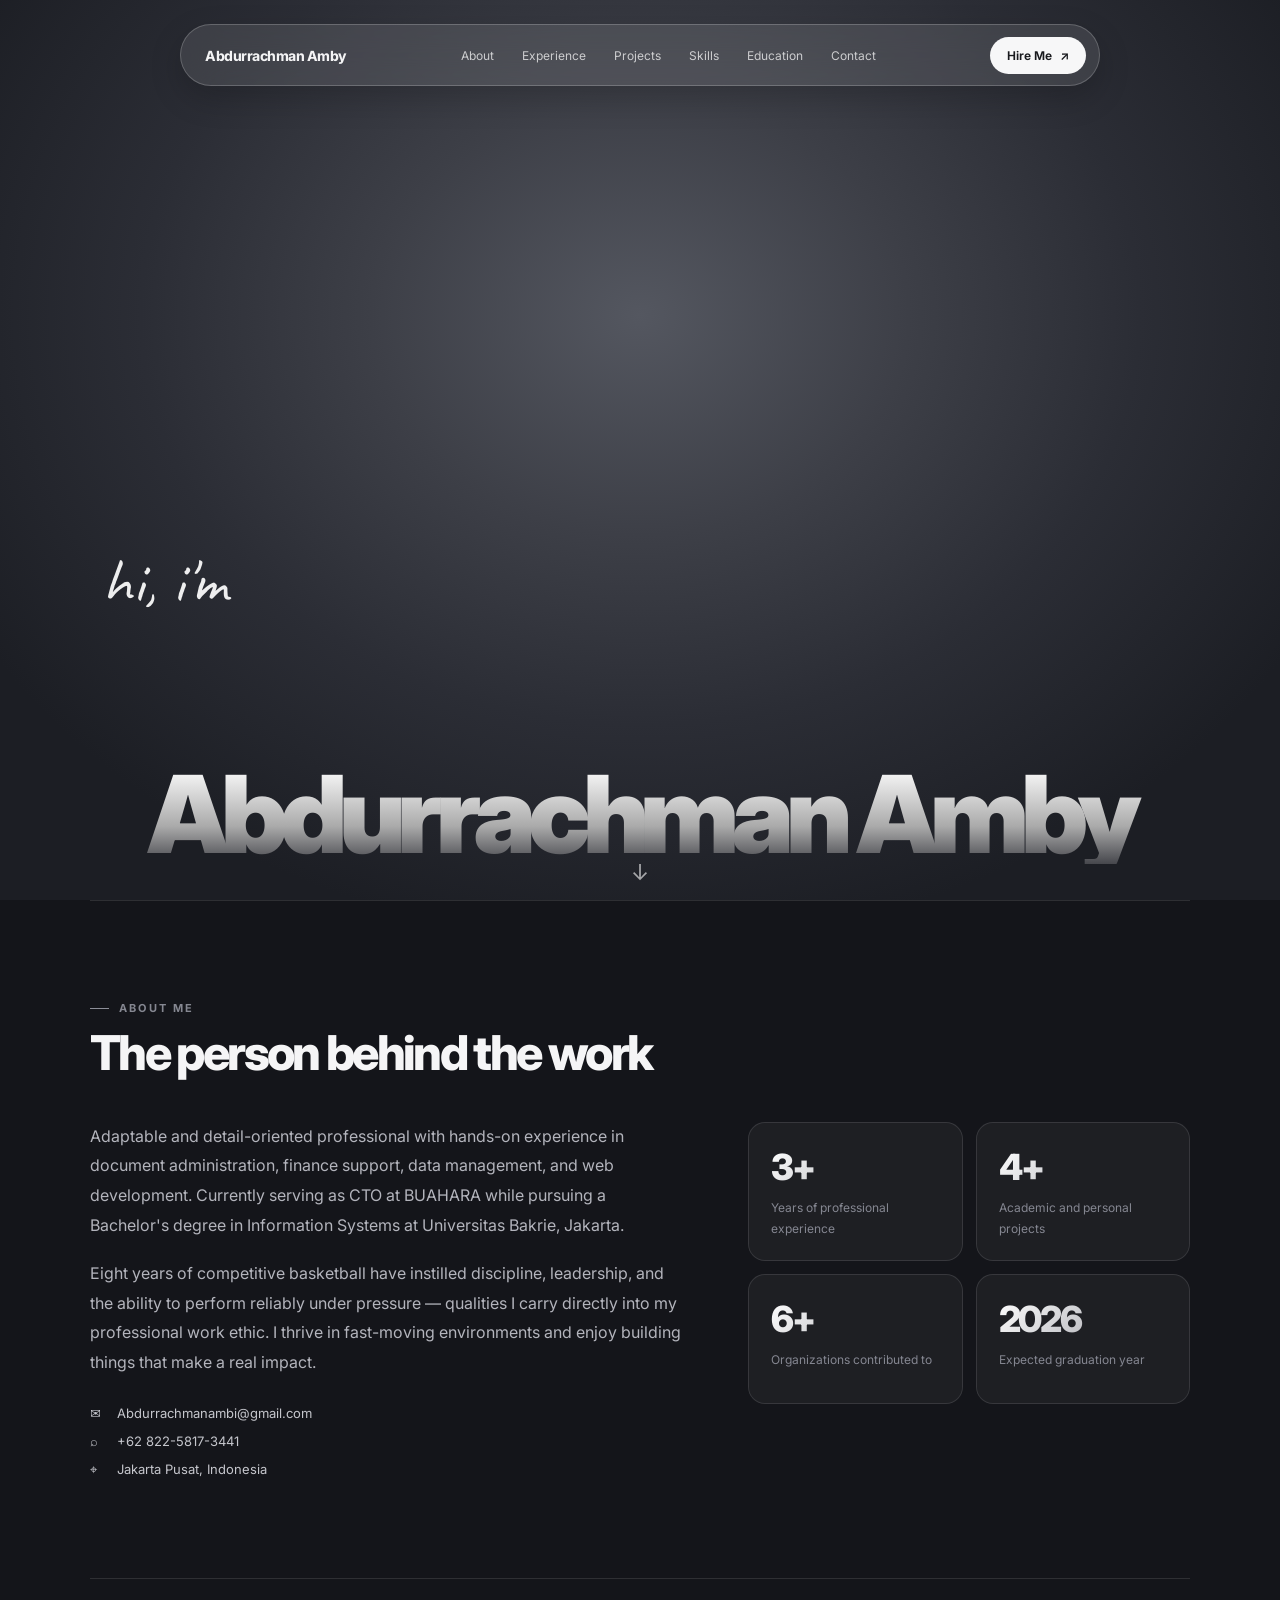
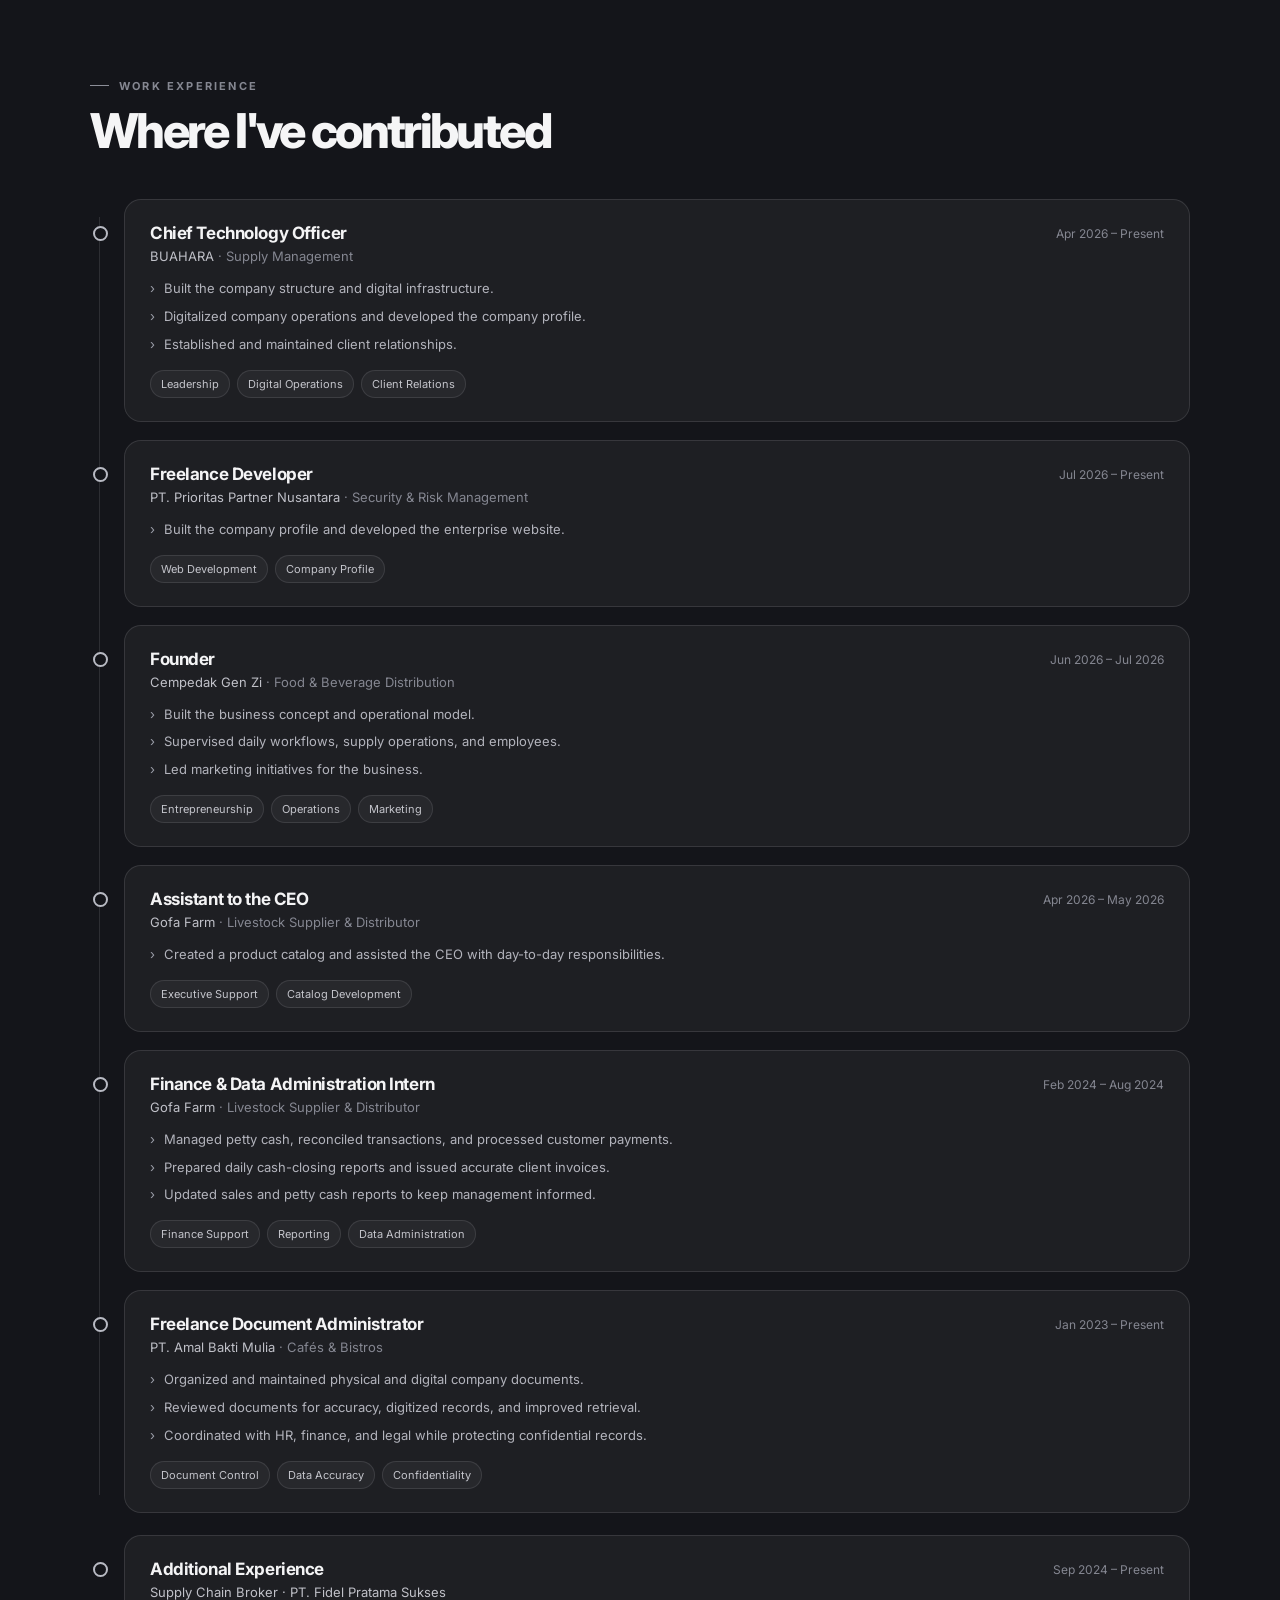
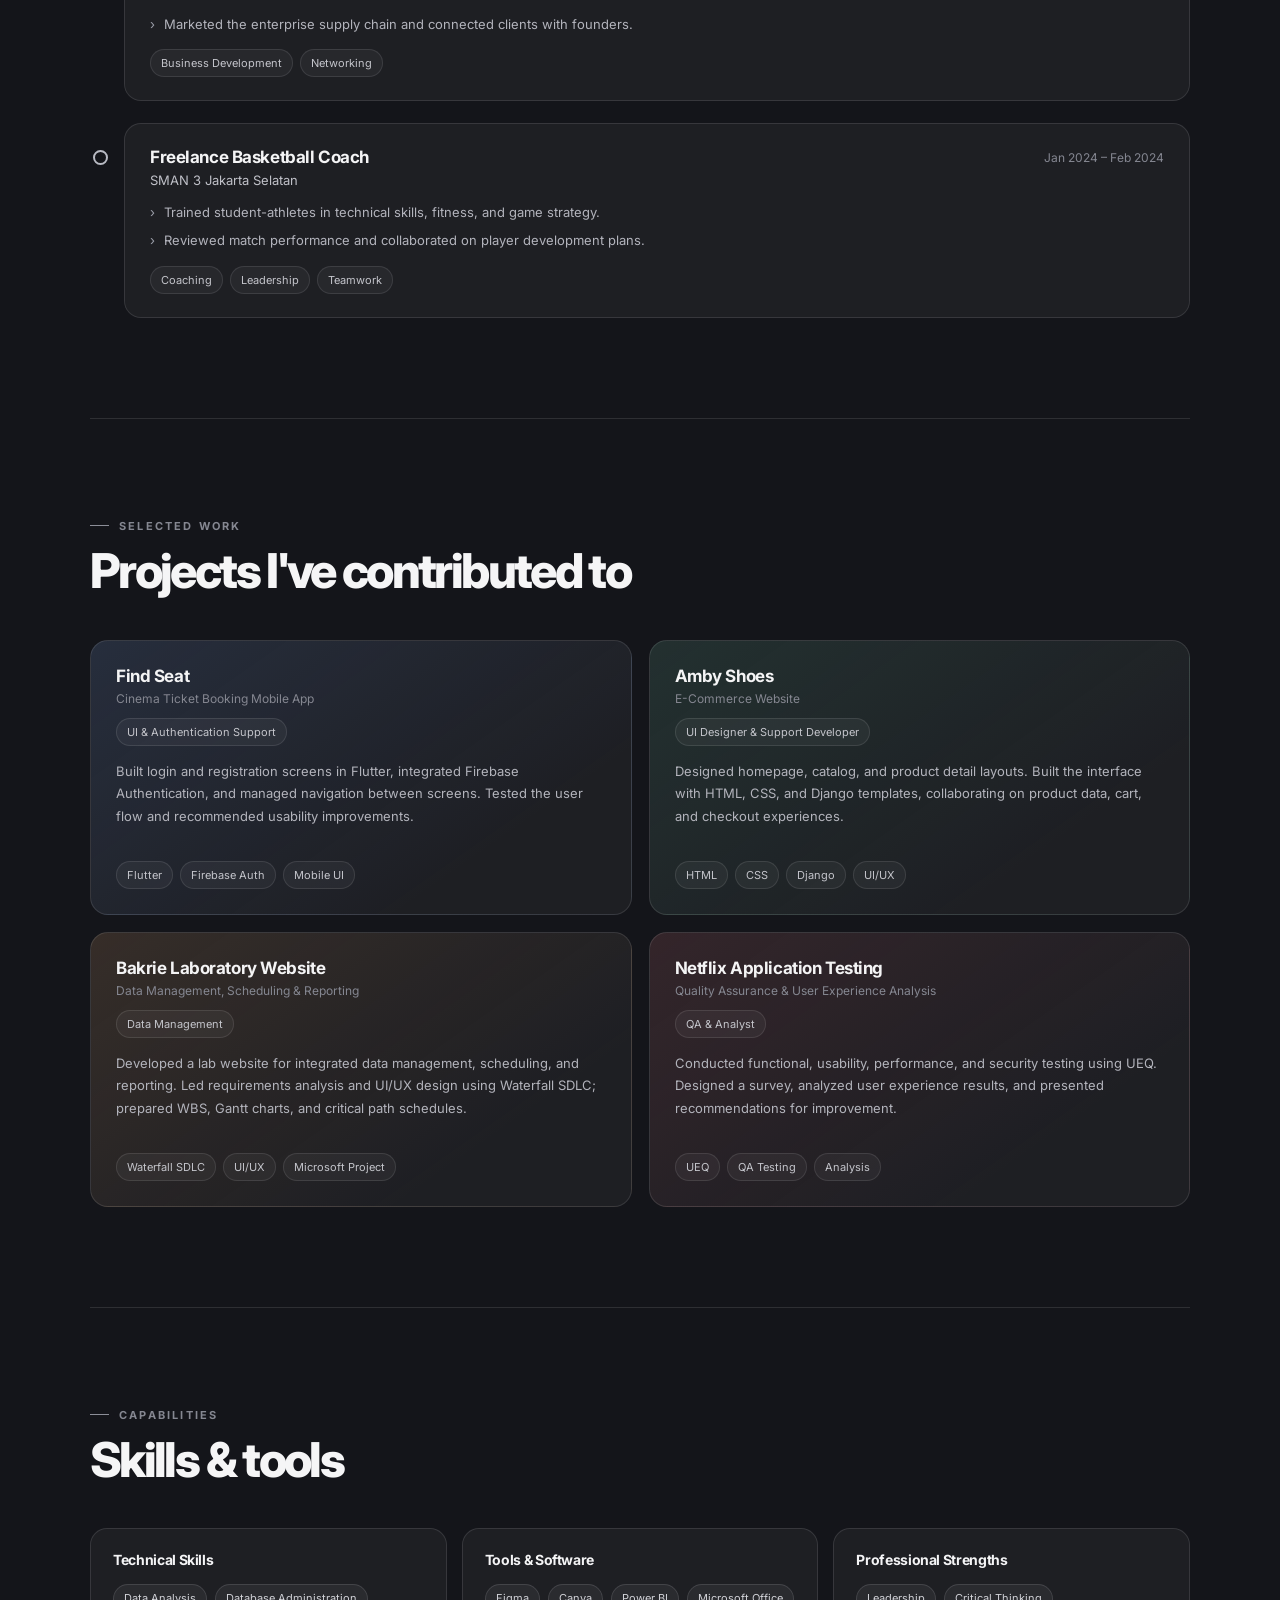
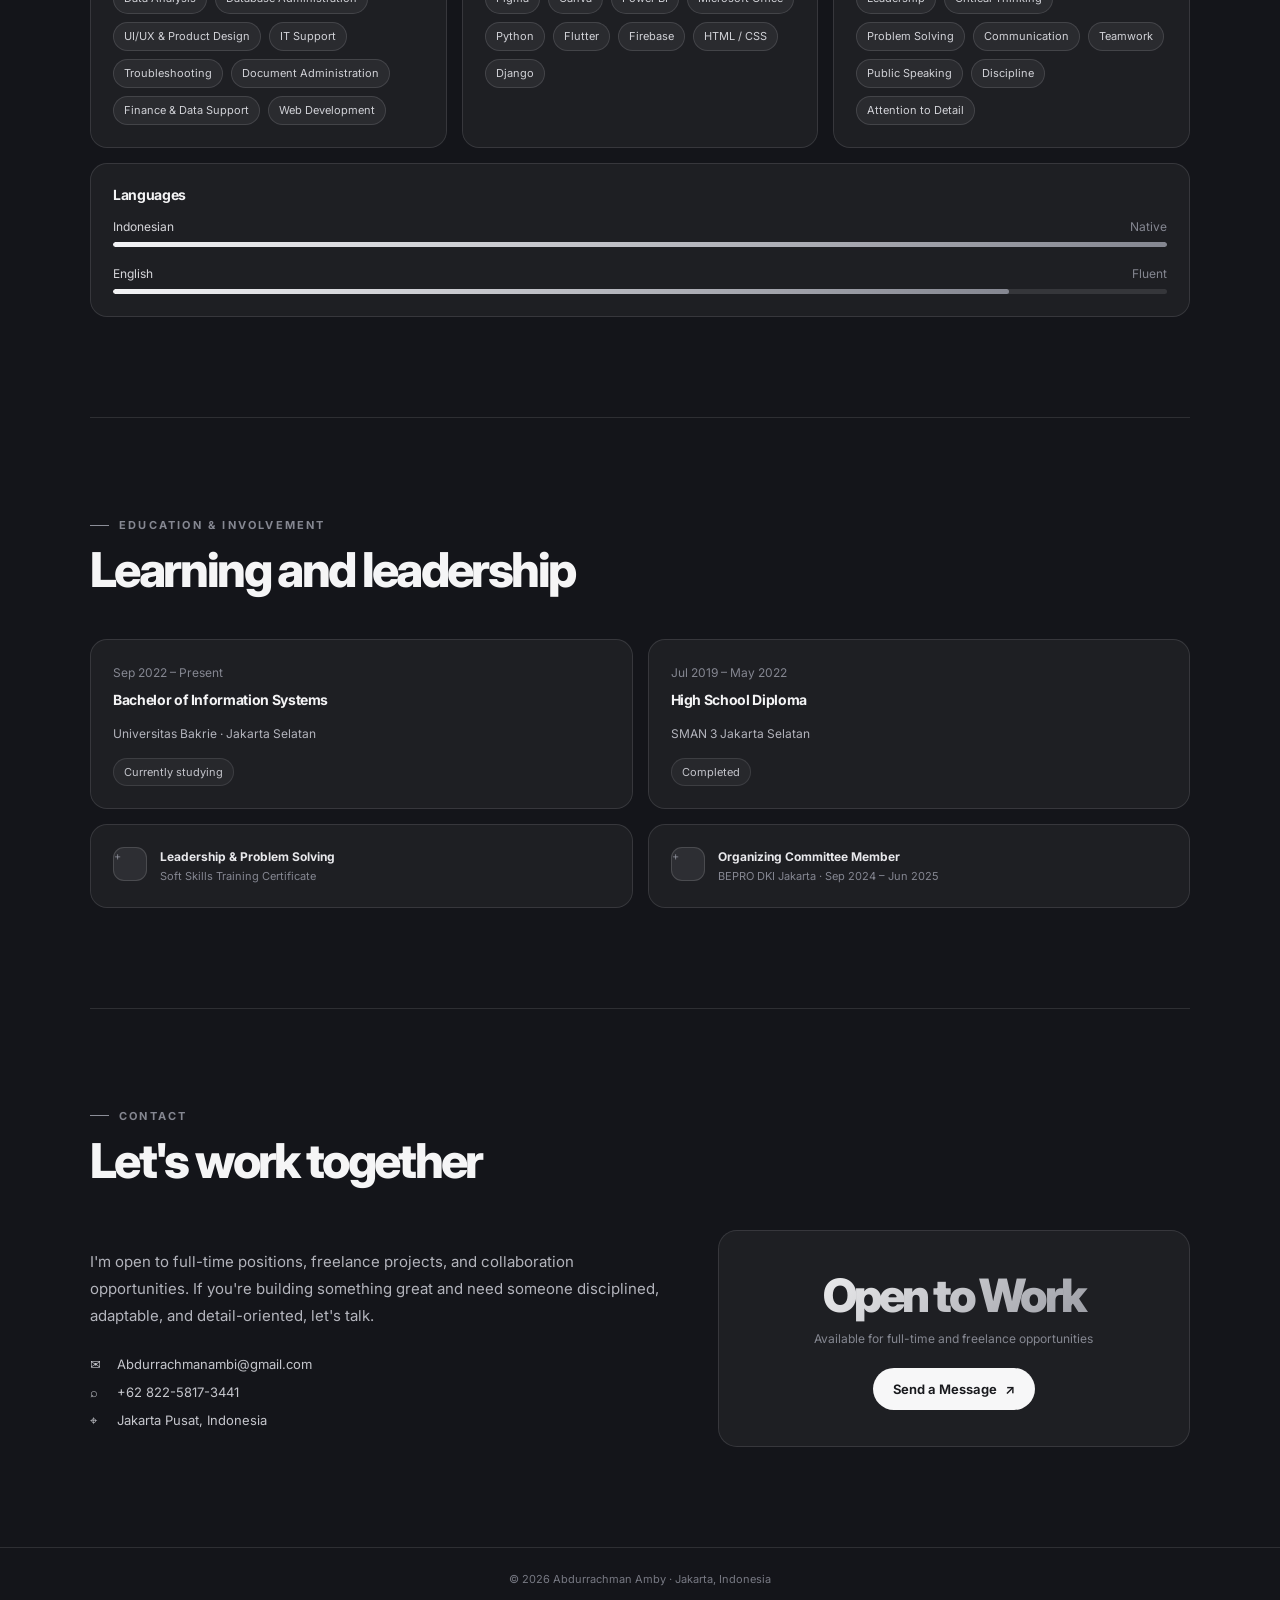
==== index.html @ 93d86209 "Create index.html" ====
<!doctype html>
<html lang="en">
  <head>
    <meta charset="UTF-8">
    <meta name="viewport" content="width=device-width, initial-scale=1">
    <meta name="theme-color" content="#24262d">
    <title>Abdurrachman Amby | Professional Portfolio</title>
    <meta name="description" content="The portfolio of Abdurrachman Amby — information systems student and adaptable professional in administration, finance, data, and digital projects.">
    <meta property="og:title" content="Abdurrachman Amby | Professional Portfolio">
    <meta property="og:description" content="Administration, finance, data, and digital project experience.">
    <meta property="og:type" content="website">
    <meta name="twitter:card" content="summary">
    <link rel="icon" type="image/svg+xml" href="./favicon.svg">
    <link rel="preconnect" href="https://fonts.googleapis.com">
    <link rel="preconnect" href="https://fonts.gstatic.com" crossorigin>
    <link href="https://fonts.googleapis.com/css2?family=Caveat:wght@400;600&family=Inter:wght@400;500;600;700;800;900&display=swap" rel="stylesheet">
    <script>document.documentElement.classList.add('js');</script>
    <style>
      :root {
        color-scheme: dark;
        --ink: #f4f4f5;
        --muted: #b3b4bc;
        --subtle: #858791;
        --line: rgba(255, 255, 255, .11);
        --panel: rgba(255, 255, 255, .045);
        --page: #14151a;
        --font: Inter, ui-sans-serif, system-ui, -apple-system, BlinkMacSystemFont, "Segoe UI", sans-serif;
      }

      * { box-sizing: border-box; }
      html { scroll-behavior: smooth; scroll-padding-top: 110px; }
      body {
        margin: 0;
        background: var(--page);
        color: var(--ink);
        font-family: var(--font);
        -webkit-font-smoothing: antialiased;
      }
      a { color: inherit; }
      button, a { -webkit-tap-highlight-color: transparent; }
      a:focus-visible, button:focus-visible { outline: 2px solid #fff; outline-offset: 4px; }

      .hero {
        position: relative;
        display: grid;
        min-height: 100svh;
        place-items: center;
        overflow: hidden;
        isolation: isolate;
        background: radial-gradient(ellipse 60% 70% at 50% 35%, #545760 0%, #3d3f47 35%, #2b2d35 65%, #1c1e24 100%);
      }
      .nav-wrap {
        position: fixed;
        z-index: 50;
        top: 24px;
        left: 50%;
        width: min(100% - 32px, 920px);
        transform: translateX(-50%);
      }
      .nav {
        display: flex;
        align-items: center;
        justify-content: space-between;
        gap: 20px;
        min-height: 62px;
        padding: 9px 13px 9px 24px;
        border: 1px solid rgba(255,255,255,.2);
        border-radius: 999px;
        background: rgba(255,255,255,.1);
        box-shadow: 0 12px 32px rgba(0,0,0,.18);
        backdrop-filter: blur(18px);
        transition: background .25s, border-color .25s;
      }
      .nav.scrolled { background: rgba(23,24,29,.9); border-color: var(--line); }
      .brand { flex: 0 0 auto; font-size: 14px; font-weight: 750; letter-spacing: -.035em; text-decoration: none; }
      .nav-links { display: flex; align-items: center; gap: clamp(13px, 2.2vw, 28px); }
      .nav-links a {
        position: relative;
        color: rgba(255,255,255,.72);
        font-size: 12px;
        text-decoration: none;
        transition: color .2s;
      }
      .nav-links a::after {
        position: absolute;
        right: 0;
        bottom: -5px;
        left: 0;
        height: 1px;
        background: #fff;
        content: "";
        transform: scaleX(0);
        transform-origin: left;
        transition: transform .2s;
      }
      .nav-links a:hover { color: #fff; }
      .nav-links a:hover::after { transform: scaleX(1); }
      .hire-link {
        display: inline-flex;
        flex: 0 0 auto;
        align-items: center;
        gap: 8px;
        padding: 11px 17px;
        border-radius: 999px;
        background: #f7f7f8;
        color: #18191d;
        font-size: 12px;
        font-weight: 650;
        text-decoration: none;
        transition: background .2s, transform .2s;
      }
      .hire-link:hover { transform: translateY(-1px); background: #dedee2; }
      .menu-toggle {
        display: none;
        width: 40px;
        height: 40px;
        border: 1px solid var(--line);
        border-radius: 50%;
        background: rgba(255,255,255,.08);
        color: white;
        font: inherit;
        font-size: 20px;
      }

      .portrait {
        position: absolute;
        z-index: 2;
        top: 8%;
        left: 50%;
        width: min(420px, 74vw);
        transform: translateX(-50%);
        -webkit-mask-image: linear-gradient(to bottom, transparent 0%, #000 16%, #000 77%, transparent 100%), linear-gradient(to right, transparent 0%, #000 12%, #000 88%, transparent 100%);
        mask-image: linear-gradient(to bottom, transparent 0%, #000 16%, #000 77%, transparent 100%), linear-gradient(to right, transparent 0%, #000 12%, #000 88%, transparent 100%);
        -webkit-mask-composite: source-in;
        mask-composite: intersect;
        animation: portrait-in .9s .15s both;
      }
      .portrait img { display: block; width: 100%; height: auto; }
      .intro {
        position: absolute;
        z-index: 4;
        top: 61%;
        left: max(8%, calc((100% - 1100px) / 2));
        margin: 0;
        color: rgba(255,255,255,.92);
        font-family: Caveat, cursive;
        font-size: clamp(48px, 5vw, 68px);
        line-height: 1;
        animation: rise-in .7s .35s both;
      }
      .hero-name {
        position: absolute;
        z-index: 3;
        right: 0;
        bottom: 4%;
        left: 0;
        margin: 0;
        padding: 0 12px;
        background: linear-gradient(180deg, #fff 0%, #aaa 62%, #46474c 100%);
        background-clip: text;
        color: transparent;
        font-size: clamp(42px, 8.4vw, 118px);
        font-weight: 900;
        letter-spacing: -.075em;
        line-height: .92;
        text-align: center;
        -webkit-background-clip: text;
        -webkit-text-fill-color: transparent;
        animation: rise-in .8s .2s both;
      }
      .scroll-cue {
        position: absolute;
        z-index: 5;
        bottom: 15px;
        left: 50%;
        color: rgba(255,255,255,.6);
        font-size: 22px;
        text-decoration: none;
        transform: translateX(-50%);
        animation: bob 1.5s ease-in-out infinite;
      }

      main { background: var(--page); }
      .section {
        width: min(100% - 48px, 1100px);
        margin-inline: auto;
        padding: 100px 0;
        border-top: 1px solid var(--line);
      }
      .section:nth-child(even) { }
      .section-kicker {
        display: flex;
        align-items: center;
        gap: 10px;
        margin-bottom: 12px;
        color: var(--subtle);
        font-size: 11px;
        font-weight: 700;
        letter-spacing: .2em;
        text-transform: uppercase;
      }
      .section-kicker::before { width: 19px; height: 1px; background: #8c8e98; content: ""; }
      .section-title {
        margin: 0 0 42px;
        color: #f5f5f6;
        font-size: clamp(32px, 4vw, 48px);
        font-weight: 800;
        letter-spacing: -.055em;
        line-height: 1.1;
      }
      .reveal { transition: opacity .7s ease, transform .7s ease; }
      .js .reveal { opacity: 0; transform: translateY(24px); }
      .js .reveal.visible { opacity: 1; transform: translateY(0); }
      .about-grid { display: grid; grid-template-columns: 1.15fr .85fr; gap: 60px; align-items: start; }
      .about-copy p { margin: 0 0 19px; color: var(--muted); font-size: 16px; line-height: 1.85; }
      .contact-lines { display: flex; flex-direction: column; gap: 12px; margin-top: 27px; }
      .contact-lines a, .contact-lines span {
        display: flex;
        align-items: center;
        gap: 10px;
        color: #c5c6cc;
        font-size: 13px;
        text-decoration: none;
      }
      .contact-lines a:hover { color: #fff; }
      .line-icon { width: 17px; color: #9b9da7; text-align: center; }
      .stats { display: grid; grid-template-columns: repeat(2, 1fr); gap: 13px; }
      .stat, .panel, .project, .experience-card {
        border: 1px solid var(--line);
        background: var(--panel);
        transition: border-color .25s, background .25s, transform .25s;
      }
      .stat { min-height: 130px; padding: 22px; border-radius: 17px; }
      .stat:hover, .panel:hover, .project:hover, .experience-card:hover { border-color: rgba(255,255,255,.23); background-color: rgba(255,255,255,.065); }
      .stat strong {
        display: block;
        margin-bottom: 7px;
        background: linear-gradient(135deg, #fff, #92939b);
        background-clip: text;
        color: transparent;
        font-size: 36px;
        font-weight: 850;
        letter-spacing: -.06em;
        -webkit-background-clip: text;
      }
      .stat span { color: var(--subtle); font-size: 12px; line-height: 1.5; }

      .timeline { position: relative; display: grid; gap: 18px; }
      .timeline::before { position: absolute; top: 18px; bottom: 18px; left: 9px; width: 1px; background: var(--line); content: ""; }
      .experience-card { position: relative; margin-left: 34px; padding: 23px 25px; border-radius: 17px; }
      .experience-card::before {
        position: absolute;
        top: 26px;
        left: -32px;
        width: 11px;
        height: 11px;
        border: 2px solid #b8bac3;
        border-radius: 50%;
        background: var(--page);
        content: "";
      }
      .experience-head { display: flex; justify-content: space-between; gap: 15px; margin-bottom: 14px; }
      .experience-head h3, .project h3, .panel h3 { margin: 0 0 5px; color: #f4f4f5; font-size: 17px; font-weight: 700; letter-spacing: -.025em; }
      .company { margin: 0; color: #c0c1c8; font-size: 13px; }
      .sector { color: var(--subtle); }
      .date { flex: 0 0 auto; padding-top: 3px; color: var(--subtle); font-size: 12px; text-align: right; }
      .experience-card ul { display: grid; gap: 7px; margin: 0; padding: 0; list-style: none; }
      .experience-card li { display: flex; gap: 9px; color: var(--muted); font-size: 13px; line-height: 1.6; }
      .experience-card li::before { color: #9da0aa; content: "›"; }
      .experience-tags { display: flex; flex-wrap: wrap; gap: 7px; margin-top: 15px; }
      .pill { display: inline-flex; align-items: center; padding: 6px 10px; border: 1px solid rgba(255,255,255,.1); border-radius: 999px; background: rgba(255,255,255,.045); color: #c4c5cb; font-size: 11px; }
      .other-experience { margin-top: 22px; }

      .project-grid { display: grid; grid-template-columns: repeat(2, 1fr); gap: 17px; }
      .project { display: flex; min-height: 275px; flex-direction: column; padding: 25px; border-radius: 18px; }
      .project:nth-child(4n+1) { background-image: linear-gradient(145deg, rgba(78,112,170,.19), transparent 75%); }
      .project:nth-child(4n+2) { background-image: linear-gradient(145deg, rgba(61,138,111,.17), transparent 75%); }
      .project:nth-child(4n+3) { background-image: linear-gradient(145deg, rgba(174,120,67,.17), transparent 75%); }
      .project:nth-child(4n) { background-image: linear-gradient(145deg, rgba(161,71,77,.17), transparent 75%); }
      .project:hover { transform: translateY(-3px); }
      .project-subtitle { margin: 0 0 12px; color: var(--subtle); font-size: 12px; }
      .project-role { align-self: flex-start; margin-bottom: 14px; }
      .project-description { margin: 0 0 22px; color: var(--muted); font-size: 13px; line-height: 1.75; }
      .project-stack { display: flex; flex-wrap: wrap; gap: 7px; margin-top: auto; }

      .skill-grid { display: grid; grid-template-columns: repeat(3, 1fr); gap: 15px; }
      .panel { padding: 22px; border-radius: 17px; }
      .panel h3 { margin-bottom: 16px; font-size: 14px; }
      .chips { display: flex; flex-wrap: wrap; gap: 8px; }
      .chip { padding: 7px 10px; border: 1px solid rgba(255,255,255,.12); border-radius: 999px; background: rgba(255,255,255,.055); color: #d1d2d7; font-size: 11px; line-height: 1.2; }
      .language-panel { margin-top: 15px; }
      .language-row + .language-row { margin-top: 19px; }
      .language-label { display: flex; justify-content: space-between; margin-bottom: 8px; color: #d6d6da; font-size: 12px; }
      .language-label span:last-child { color: var(--subtle); }
      .language-track { height: 5px; overflow: hidden; border-radius: 99px; background: rgba(255,255,255,.1); }
      .language-fill { width: 0; height: 100%; border-radius: inherit; background: linear-gradient(90deg,#f3f3f5,#858791); transition: width 1s ease .2s; }
      .visible .language-fill { width: var(--level); }

      .education-grid, .extra-grid { display: grid; grid-template-columns: repeat(2, 1fr); gap: 15px; }
      .education-card { min-height: 154px; }
      .education-card p, .small-copy { margin: 0; color: var(--muted); font-size: 12px; line-height: 1.6; }
      .education-card .date { text-align: left; margin-bottom: 11px; }
      .education-card .pill { margin-top: 15px; }
      .extra-grid { margin-top: 15px; }
      .extra-item { display: flex; gap: 13px; align-items: flex-start; }
      .extra-symbol { display: grid; width: 34px; height: 34px; flex: 0 0 34px; place-items: center; border: 1px solid rgba(255,255,255,.14); border-radius: 11px; background: rgba(255,255,255,.07); color: #dedee2; font-size: 14px; }
      .extra-item strong { display: block; margin: 2px 0 4px; color: #e8e8eb; font-size: 12px; }
      .extra-item span { display: block; color: var(--subtle); font-size: 11px; line-height: 1.5; }

      .contact-grid { display: grid; grid-template-columns: 1.1fr .9fr; gap: 50px; align-items: center; }
      .contact-copy { margin: 0 0 23px; color: var(--muted); font-size: 15px; line-height: 1.8; }
      .open-card { padding: 36px 25px; border: 1px solid var(--line); border-radius: 19px; background: rgba(255,255,255,.045); text-align: center; }
      .open-card h3 {
        margin: 0 0 8px;
        background: linear-gradient(135deg, #fff, #898b94);
        background-clip: text;
        color: transparent;
        font-size: clamp(30px, 4vw, 46px);
        font-weight: 850;
        letter-spacing: -.07em;
        -webkit-background-clip: text;
      }
      .open-card p { margin: 0 0 22px; color: var(--subtle); font-size: 12px; }
      .open-card .hire-link { padding: 13px 20px; font-size: 13px; }
      footer { padding: 24px; border-top: 1px solid var(--line); color: #777983; font-size: 11px; text-align: center; }

      @keyframes portrait-in { from { opacity: 0; translate: 0 20px; } to { opacity: 1; translate: 0 0; } }
      @keyframes rise-in { from { opacity: 0; translate: 0 18px; } to { opacity: 1; translate: 0 0; } }
      @keyframes bob { 0%,100% { translate: 0 0; } 50% { translate: 0 6px; } }

      @media (max-width: 760px) {
        .nav-wrap { top: 14px; width: calc(100% - 22px); }
        .nav { min-height: 56px; padding: 7px 8px 7px 16px; gap: 9px; }
        .brand { font-size: 12px; }
        .nav-links { display: none; position: absolute; top: 64px; right: 0; left: 0; padding: 13px; border: 1px solid var(--line); border-radius: 20px; background: rgba(24,25,30,.96); box-shadow: 0 14px 30px rgba(0,0,0,.25); }
        .nav-links.open { display: grid; gap: 0; }
        .nav-links a { padding: 12px 10px; font-size: 14px; }
        .nav-links a::after { display: none; }
        .hire-link { margin-left: auto; padding: 10px 12px; font-size: 11px; }
        .menu-toggle { display: inline-grid; flex: 0 0 40px; place-items: center; cursor: pointer; }
        .portrait { top: 12%; width: min(360px, 92vw); }
        .intro { top: 59%; left: 7%; font-size: 52px; }
        .hero-name { bottom: 7%; padding-inline: 9px; font-size: clamp(37px, 9.8vw, 72px); letter-spacing: -.08em; }
        .scroll-cue { bottom: 10px; }
        .section { width: calc(100% - 38px); padding: 76px 0; }
        .section-title { margin-bottom: 30px; }
        .about-grid, .contact-grid { grid-template-columns: 1fr; gap: 32px; }
        .experience-head { flex-direction: column; gap: 8px; }
        .date { text-align: left; }
        .project-grid, .skill-grid, .education-grid, .extra-grid { grid-template-columns: 1fr; }
        .project { min-height: auto; }
        .contact-grid { gap: 25px; }
      }
      @media (max-width: 420px) {
        .brand { max-width: 135px; font-size: 11px; }
        .hero-name { bottom: 8%; font-size: 9.4vw; letter-spacing: -.085em; }
        .intro { top: 60%; font-size: 46px; }
        .stat { min-height: 112px; padding: 17px; }
        .stat strong { font-size: 31px; }
        .experience-card { margin-left: 23px; padding: 19px 17px; }
        .experience-card::before { left: -23px; }
      }
      @media (prefers-reduced-motion: reduce) {
        *, *::before, *::after { scroll-behavior: auto !important; animation-duration: .01ms !important; animation-iteration-count: 1 !important; transition-duration: .01ms !important; }
        .js .reveal { opacity: 1; transform: none; }
      }
    </style>
  </head>
  <body>
    <header class="hero" id="top">
      <div class="nav-wrap">
        <nav class="nav" aria-label="Main navigation">
          <a class="brand" href="#top">Abdurrachman Amby</a>
          <div class="nav-links" id="nav-links">
            <a href="#about">About</a>
            <a href="#experience">Experience</a>
            <a href="#projects">Projects</a>
            <a href="#skills">Skills</a>
            <a href="#education">Education</a>
            <a href="#contact">Contact</a>
          </div>
          <a class="hire-link" href="mailto:Abdurrachmanambi@gmail.com">Hire Me <span aria-hidden="true">↗</span></a>
          <button class="menu-toggle" type="button" aria-label="Open navigation menu" aria-expanded="false" aria-controls="nav-links">☰</button>
        </nav>
      </div>
      <div class="portrait" aria-hidden="true"><img src="./portrait.jpg" alt=""></div>
      <p class="intro">hi, i'm</p>
      <h1 class="hero-name">Abdurrachman Amby</h1>
      <a class="scroll-cue" href="#about" aria-label="Scroll to about section">↓</a>
    </header>

    <main>
      <section class="section" id="about">
        <div class="reveal">
          <div class="section-kicker">About Me</div>
          <h2 class="section-title">The person behind the work</h2>
        </div>
        <div class="about-grid">
          <div class="about-copy reveal">
            <p>Adaptable and detail-oriented professional with hands-on experience in document administration, finance support, data management, and web development. Currently serving as CTO at BUAHARA while pursuing a Bachelor's degree in Information Systems at Universitas Bakrie, Jakarta.</p>
            <p>Eight years of competitive basketball have instilled discipline, leadership, and the ability to perform reliably under pressure — qualities I carry directly into my professional work ethic. I thrive in fast-moving environments and enjoy building things that make a real impact.</p>
            <div class="contact-lines">
              <a href="mailto:Abdurrachmanambi@gmail.com"><span class="line-icon" aria-hidden="true">✉</span>Abdurrachmanambi@gmail.com</a>
              <a href="tel:+6282258173441"><span class="line-icon" aria-hidden="true">⌕</span>+62 822-5817-3441</a>
              <span><span class="line-icon" aria-hidden="true">⌖</span>Jakarta Pusat, Indonesia</span>
            </div>
          </div>
          <div class="stats">
            <div class="stat reveal"><strong>3+</strong><span>Years of professional experience</span></div>
            <div class="stat reveal"><strong>4+</strong><span>Academic and personal projects</span></div>
            <div class="stat reveal"><strong>6+</strong><span>Organizations contributed to</span></div>
            <div class="stat reveal"><strong>2026</strong><span>Expected graduation year</span></div>
          </div>
        </div>
      </section>

      <section class="section" id="experience">
        <div class="reveal">
          <div class="section-kicker">Work Experience</div>
          <h2 class="section-title">Where I've contributed</h2>
        </div>
        <div class="timeline">
          <article class="experience-card reveal">
            <div class="experience-head"><div><h3>Chief Technology Officer</h3><p class="company">BUAHARA <span class="sector">· Supply Management</span></p></div><span class="date">Apr 2026 – Present</span></div>
            <ul><li>Built the company structure and digital infrastructure.</li><li>Digitalized company operations and developed the company profile.</li><li>Established and maintained client relationships.</li></ul>
            <div class="experience-tags"><span class="pill">Leadership</span><span class="pill">Digital Operations</span><span class="pill">Client Relations</span></div>
          </article>
          <article class="experience-card reveal">
            <div class="experience-head"><div><h3>Freelance Developer</h3><p class="company">PT. Prioritas Partner Nusantara <span class="sector">· Security &amp; Risk Management</span></p></div><span class="date">Jul 2026 – Present</span></div>
            <ul><li>Built the company profile and developed the enterprise website.</li></ul>
            <div class="experience-tags"><span class="pill">Web Development</span><span class="pill">Company Profile</span></div>
          </article>
          <article class="experience-card reveal">
            <div class="experience-head"><div><h3>Founder</h3><p class="company">Cempedak Gen Zi <span class="sector">· Food &amp; Beverage Distribution</span></p></div><span class="date">Jun 2026 – Jul 2026</span></div>
            <ul><li>Built the business concept and operational model.</li><li>Supervised daily workflows, supply operations, and employees.</li><li>Led marketing initiatives for the business.</li></ul>
            <div class="experience-tags"><span class="pill">Entrepreneurship</span><span class="pill">Operations</span><span class="pill">Marketing</span></div>
          </article>
          <article class="experience-card reveal">
            <div class="experience-head"><div><h3>Assistant to the CEO</h3><p class="company">Gofa Farm <span class="sector">· Livestock Supplier &amp; Distributor</span></p></div><span class="date">Apr 2026 – May 2026</span></div>
            <ul><li>Created a product catalog and assisted the CEO with day-to-day responsibilities.</li></ul>
            <div class="experience-tags"><span class="pill">Executive Support</span><span class="pill">Catalog Development</span></div>
          </article>
          <article class="experience-card reveal">
            <div class="experience-head"><div><h3>Finance &amp; Data Administration Intern</h3><p class="company">Gofa Farm <span class="sector">· Livestock Supplier &amp; Distributor</span></p></div><span class="date">Feb 2024 – Aug 2024</span></div>
            <ul><li>Managed petty cash, reconciled transactions, and processed customer payments.</li><li>Prepared daily cash-closing reports and issued accurate client invoices.</li><li>Updated sales and petty cash reports to keep management informed.</li></ul>
            <div class="experience-tags"><span class="pill">Finance Support</span><span class="pill">Reporting</span><span class="pill">Data Administration</span></div>
          </article>
          <article class="experience-card reveal">
            <div class="experience-head"><div><h3>Freelance Document Administrator</h3><p class="company">PT. Amal Bakti Mulia <span class="sector">· Cafés &amp; Bistros</span></p></div><span class="date">Jan 2023 – Present</span></div>
            <ul><li>Organized and maintained physical and digital company documents.</li><li>Reviewed documents for accuracy, digitized records, and improved retrieval.</li><li>Coordinated with HR, finance, and legal while protecting confidential records.</li></ul>
            <div class="experience-tags"><span class="pill">Document Control</span><span class="pill">Data Accuracy</span><span class="pill">Confidentiality</span></div>
          </article>
        </div>
        <article class="experience-card other-experience reveal">
          <div class="experience-head"><div><h3>Additional Experience</h3><p class="company">Supply Chain Broker · PT. Fidel Pratama Sukses</p></div><span class="date">Sep 2024 – Present</span></div>
          <ul><li>Marketed the enterprise supply chain and connected clients with founders.</li></ul>
          <div class="experience-tags"><span class="pill">Business Development</span><span class="pill">Networking</span></div>
        </article>
        <article class="experience-card other-experience reveal">
          <div class="experience-head"><div><h3>Freelance Basketball Coach</h3><p class="company">SMAN 3 Jakarta Selatan</p></div><span class="date">Jan 2024 – Feb 2024</span></div>
          <ul><li>Trained student-athletes in technical skills, fitness, and game strategy.</li><li>Reviewed match performance and collaborated on player development plans.</li></ul>
          <div class="experience-tags"><span class="pill">Coaching</span><span class="pill">Leadership</span><span class="pill">Teamwork</span></div>
        </article>
      </section>

      <section class="section" id="projects">
        <div class="reveal">
          <div class="section-kicker">Selected Work</div>
          <h2 class="section-title">Projects I've contributed to</h2>
        </div>
        <div class="project-grid">
          <article class="project reveal">
            <h3>Find Seat</h3><p class="project-subtitle">Cinema Ticket Booking Mobile App</p><span class="pill project-role">UI &amp; Authentication Support</span>
            <p class="project-description">Built login and registration screens in Flutter, integrated Firebase Authentication, and managed navigation between screens. Tested the user flow and recommended usability improvements.</p>
            <div class="project-stack"><span class="pill">Flutter</span><span class="pill">Firebase Auth</span><span class="pill">Mobile UI</span></div>
          </article>
          <article class="project reveal">
            <h3>Amby Shoes</h3><p class="project-subtitle">E-Commerce Website</p><span class="pill project-role">UI Designer &amp; Support Developer</span>
            <p class="project-description">Designed homepage, catalog, and product detail layouts. Built the interface with HTML, CSS, and Django templates, collaborating on product data, cart, and checkout experiences.</p>
            <div class="project-stack"><span class="pill">HTML</span><span class="pill">CSS</span><span class="pill">Django</span><span class="pill">UI/UX</span></div>
          </article>
          <article class="project reveal">
            <h3>Bakrie Laboratory Website</h3><p class="project-subtitle">Data Management, Scheduling &amp; Reporting</p><span class="pill project-role">Data Management</span>
            <p class="project-description">Developed a lab website for integrated data management, scheduling, and reporting. Led requirements analysis and UI/UX design using Waterfall SDLC; prepared WBS, Gantt charts, and critical path schedules.</p>
            <div class="project-stack"><span class="pill">Waterfall SDLC</span><span class="pill">UI/UX</span><span class="pill">Microsoft Project</span></div>
          </article>
          <article class="project reveal">
            <h3>Netflix Application Testing</h3><p class="project-subtitle">Quality Assurance &amp; User Experience Analysis</p><span class="pill project-role">QA &amp; Analyst</span>
            <p class="project-description">Conducted functional, usability, performance, and security testing using UEQ. Designed a survey, analyzed user experience results, and presented recommendations for improvement.</p>
            <div class="project-stack"><span class="pill">UEQ</span><span class="pill">QA Testing</span><span class="pill">Analysis</span></div>
          </article>
        </div>
      </section>

      <section class="section" id="skills">
        <div class="reveal">
          <div class="section-kicker">Capabilities</div>
          <h2 class="section-title">Skills &amp; tools</h2>
        </div>
        <div class="skill-grid">
          <article class="panel reveal"><h3>Technical Skills</h3><div class="chips"><span class="chip">Data Analysis</span><span class="chip">Database Administration</span><span class="chip">UI/UX &amp; Product Design</span><span class="chip">IT Support</span><span class="chip">Troubleshooting</span><span class="chip">Document Administration</span><span class="chip">Finance &amp; Data Support</span><span class="chip">Web Development</span></div></article>
          <article class="panel reveal"><h3>Tools &amp; Software</h3><div class="chips"><span class="chip">Figma</span><span class="chip">Canva</span><span class="chip">Power BI</span><span class="chip">Microsoft Office</span><span class="chip">Python</span><span class="chip">Flutter</span><span class="chip">Firebase</span><span class="chip">HTML / CSS</span><span class="chip">Django</span></div></article>
          <article class="panel reveal"><h3>Professional Strengths</h3><div class="chips"><span class="chip">Leadership</span><span class="chip">Critical Thinking</span><span class="chip">Problem Solving</span><span class="chip">Communication</span><span class="chip">Teamwork</span><span class="chip">Public Speaking</span><span class="chip">Discipline</span><span class="chip">Attention to Detail</span></div></article>
        </div>
        <article class="panel language-panel reveal">
          <h3>Languages</h3>
          <div class="language-row"><div class="language-label"><span>Indonesian</span><span>Native</span></div><div class="language-track"><div class="language-fill" style="--level:100%"></div></div></div>
          <div class="language-row"><div class="language-label"><span>English</span><span>Fluent</span></div><div class="language-track"><div class="language-fill" style="--level:85%"></div></div></div>
        </article>
      </section>

      <section class="section" id="education">
        <div class="reveal">
          <div class="section-kicker">Education &amp; Involvement</div>
          <h2 class="section-title">Learning and leadership</h2>
        </div>
        <div class="education-grid">
          <article class="panel education-card reveal"><div class="date">Sep 2022 – Present</div><h3>Bachelor of Information Systems</h3><p>Universitas Bakrie · Jakarta Selatan</p><span class="pill">Currently studying</span></article>
          <article class="panel education-card reveal"><div class="date">Jul 2019 – May 2022</div><h3>High School Diploma</h3><p>SMAN 3 Jakarta Selatan</p><span class="pill">Completed</span></article>
        </div>
        <div class="extra-grid">
          <article class="panel extra-item reveal"><span class="extra-symbol" aria-hidden="true">+</span><div><strong>Leadership &amp; Problem Solving</strong><span>Soft Skills Training Certificate</span></div></article>
          <article class="panel extra-item reveal"><span class="extra-symbol" aria-hidden="true">+</span><div><strong>Organizing Committee Member</strong><span>BEPRO DKI Jakarta · Sep 2024 – Jun 2025</span></div></article>
        </div>
      </section>

      <section class="section" id="contact">
        <div class="reveal">
          <div class="section-kicker">Contact</div>
          <h2 class="section-title">Let's work together</h2>
        </div>
        <div class="contact-grid">
          <div class="reveal">
            <p class="contact-copy">I'm open to full-time positions, freelance projects, and collaboration opportunities. If you're building something great and need someone disciplined, adaptable, and detail-oriented, let's talk.</p>
            <div class="contact-lines">
              <a href="mailto:Abdurrachmanambi@gmail.com"><span class="line-icon" aria-hidden="true">✉</span>Abdurrachmanambi@gmail.com</a>
              <a href="tel:+6282258173441"><span class="line-icon" aria-hidden="true">⌕</span>+62 822-5817-3441</a>
              <span><span class="line-icon" aria-hidden="true">⌖</span>Jakarta Pusat, Indonesia</span>
            </div>
          </div>
          <aside class="open-card reveal">
            <h3>Open to Work</h3>
            <p>Available for full-time and freelance opportunities</p>
            <a class="hire-link" href="mailto:Abdurrachmanambi@gmail.com">Send a Message <span aria-hidden="true">↗</span></a>
          </aside>
        </div>
      </section>
    </main>
    <footer>© 2026 Abdurrachman Amby · Jakarta, Indonesia</footer>

    <script>
      const nav = document.querySelector('.nav');
      const menuButton = document.querySelector('.menu-toggle');
      const navLinks = document.querySelector('.nav-links');

      function updateNav() {
        nav.classList.toggle('scrolled', window.scrollY > 60);
      }
      updateNav();
      window.addEventListener('scroll', updateNav, { passive: true });

      menuButton.addEventListener('click', () => {
        const isOpen = navLinks.classList.toggle('open');
        menuButton.setAttribute('aria-expanded', String(isOpen));
        menuButton.setAttribute('aria-label', isOpen ? 'Close navigation menu' : 'Open navigation menu');
        menuButton.textContent = isOpen ? '×' : '☰';
      });
      navLinks.querySelectorAll('a').forEach((link) => {
        link.addEventListener('click', () => {
          navLinks.classList.remove('open');
          menuButton.setAttribute('aria-expanded', 'false');
          menuButton.setAttribute('aria-label', 'Open navigation menu');
          menuButton.textContent = '☰';
        });
      });

      const revealItems = document.querySelectorAll('.reveal');
      if ('IntersectionObserver' in window) {
        const observer = new IntersectionObserver((entries, currentObserver) => {
          entries.forEach((entry) => {
            if (entry.isIntersecting) {
              entry.target.classList.add('visible');
              currentObserver.unobserve(entry.target);
            }
          });
        }, { threshold: 0.12, rootMargin: '0px 0px -35px 0px' });
        revealItems.forEach((item) => observer.observe(item));
      } else {
        revealItems.forEach((item) => item.classList.add('visible'));
      }
    </script>
  </body>
</html>
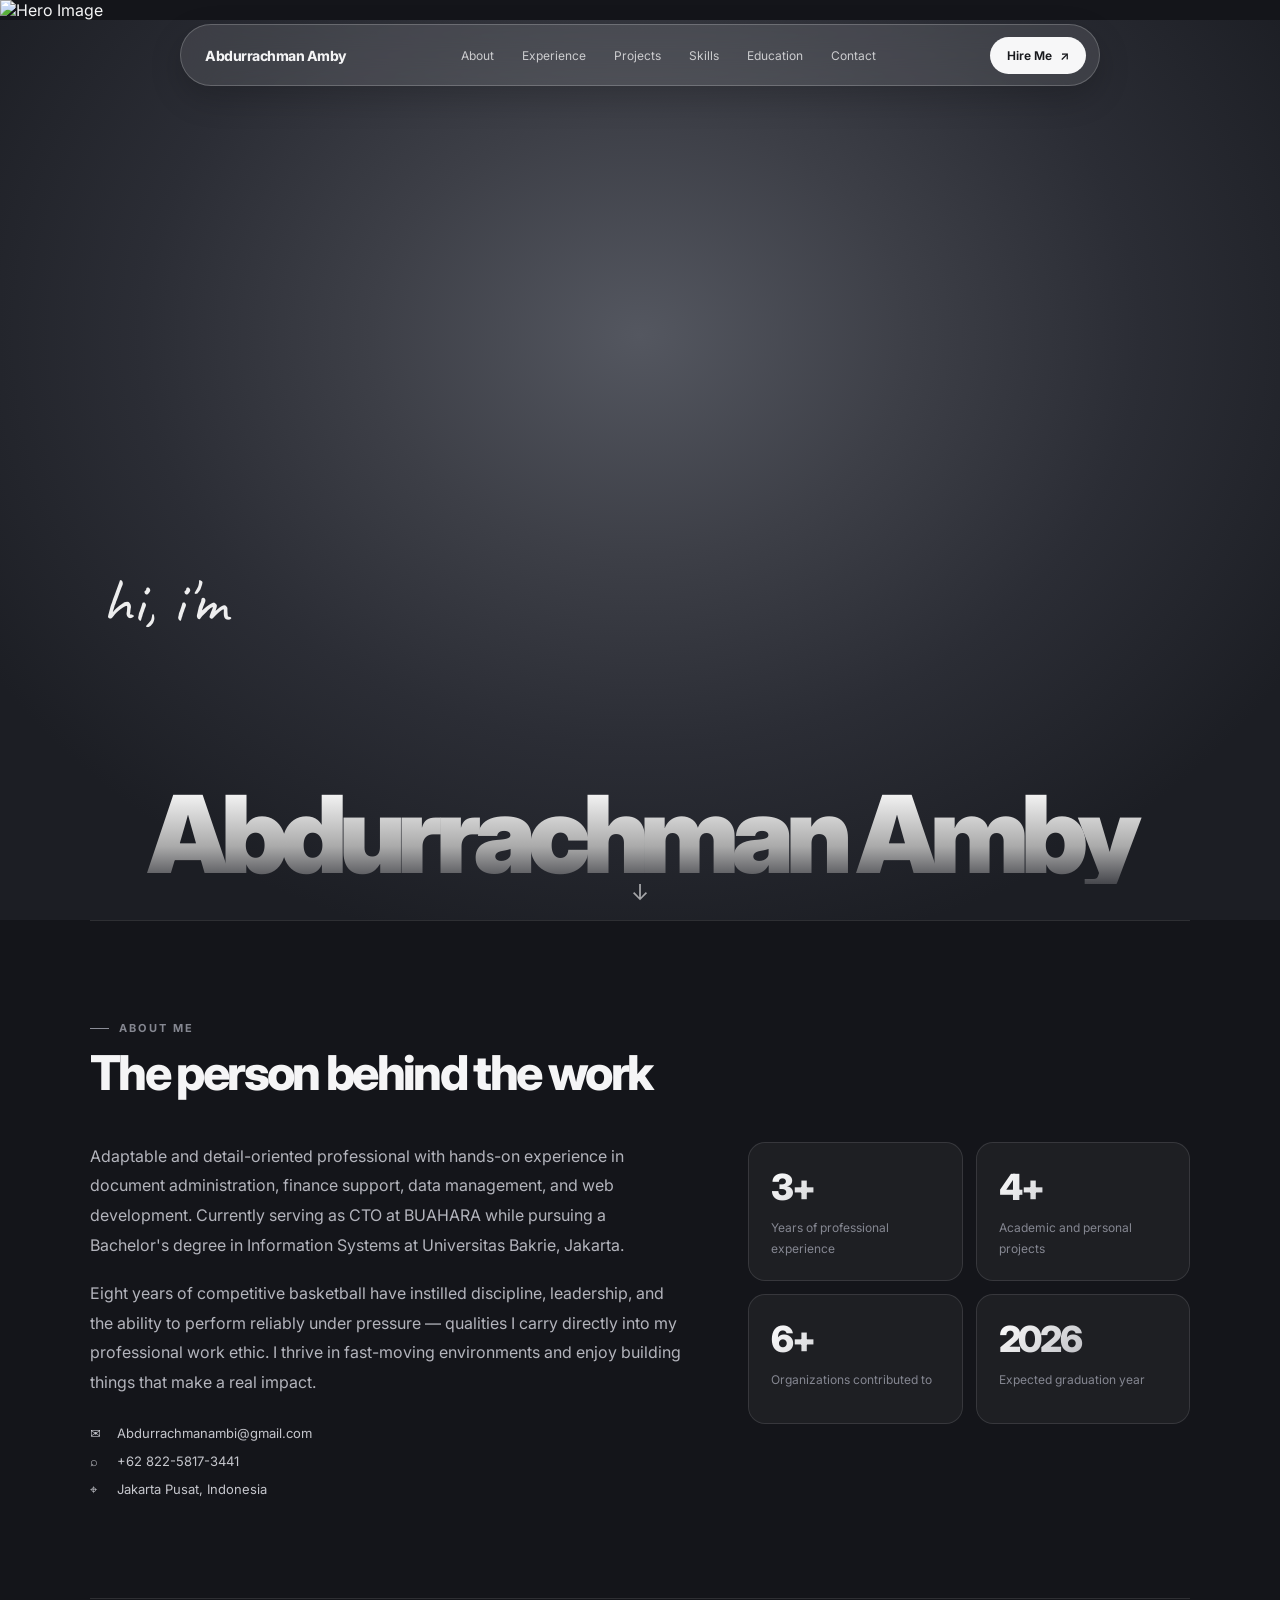
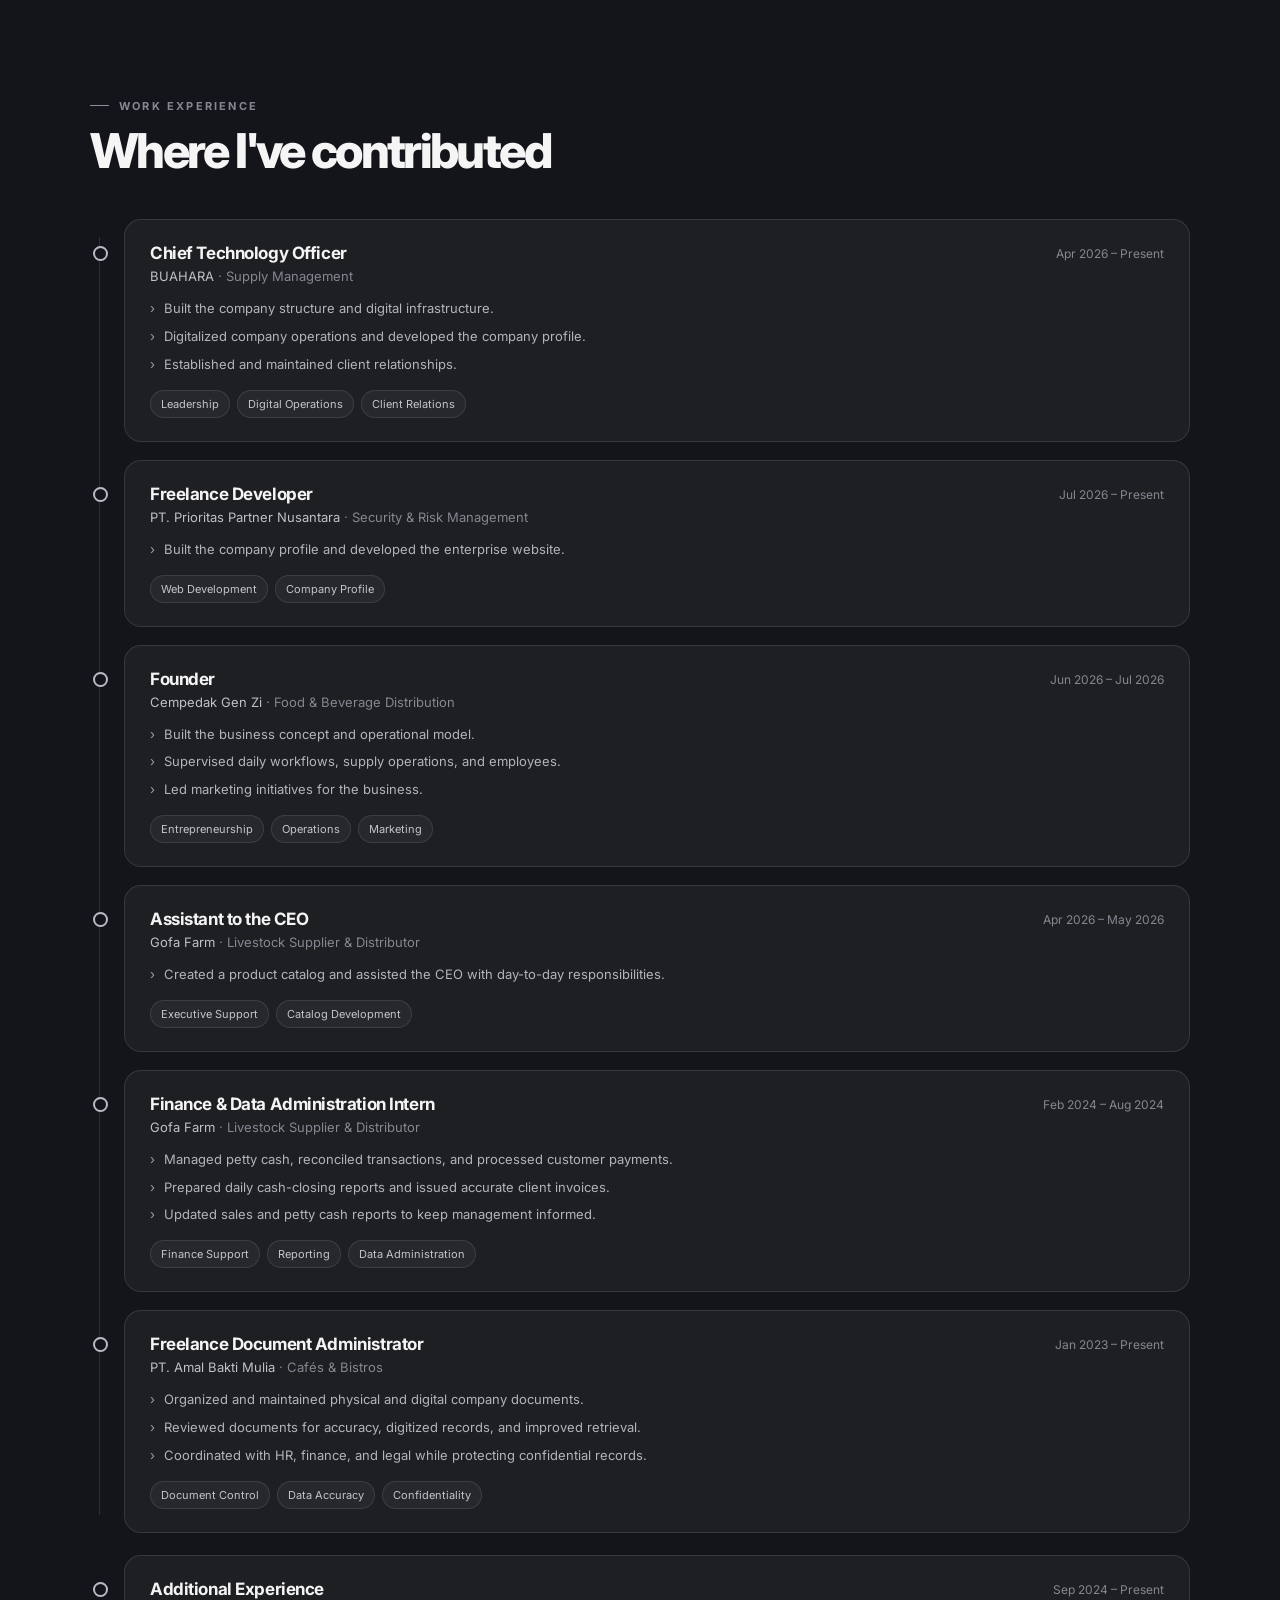
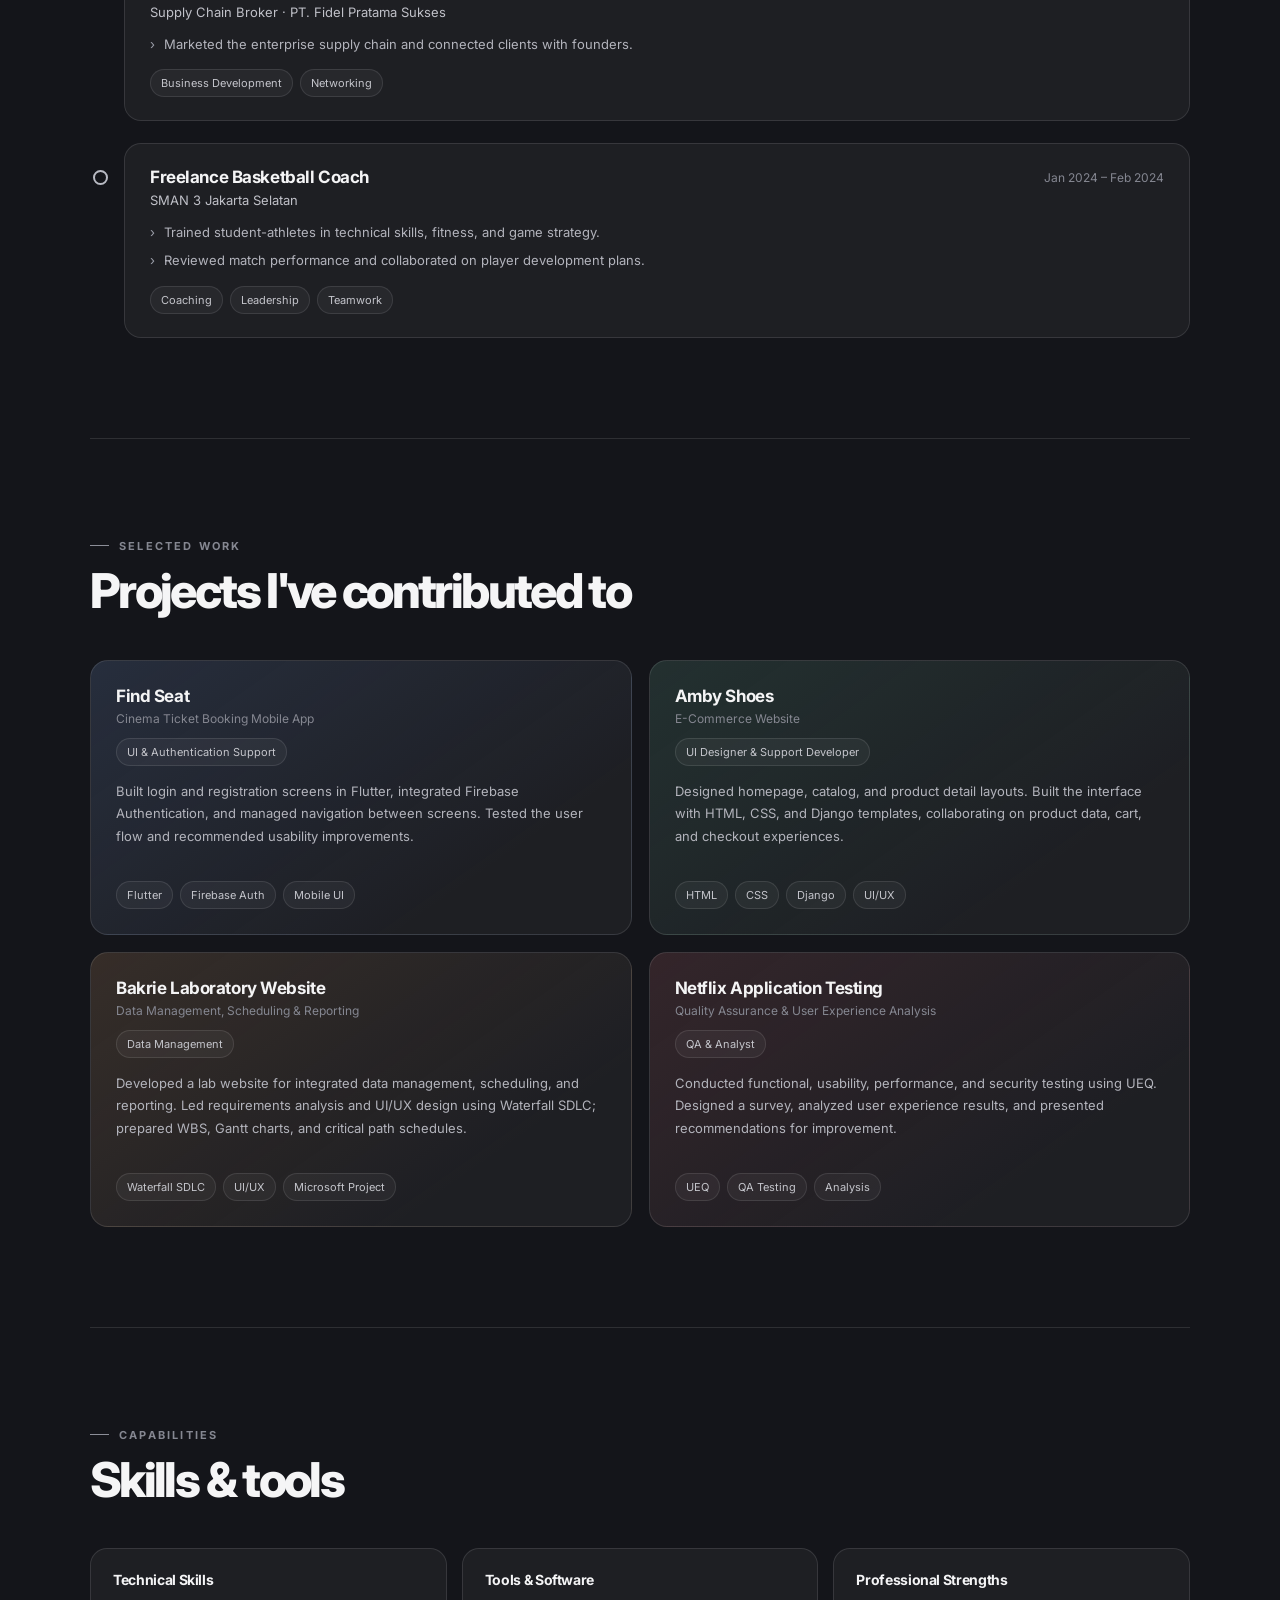
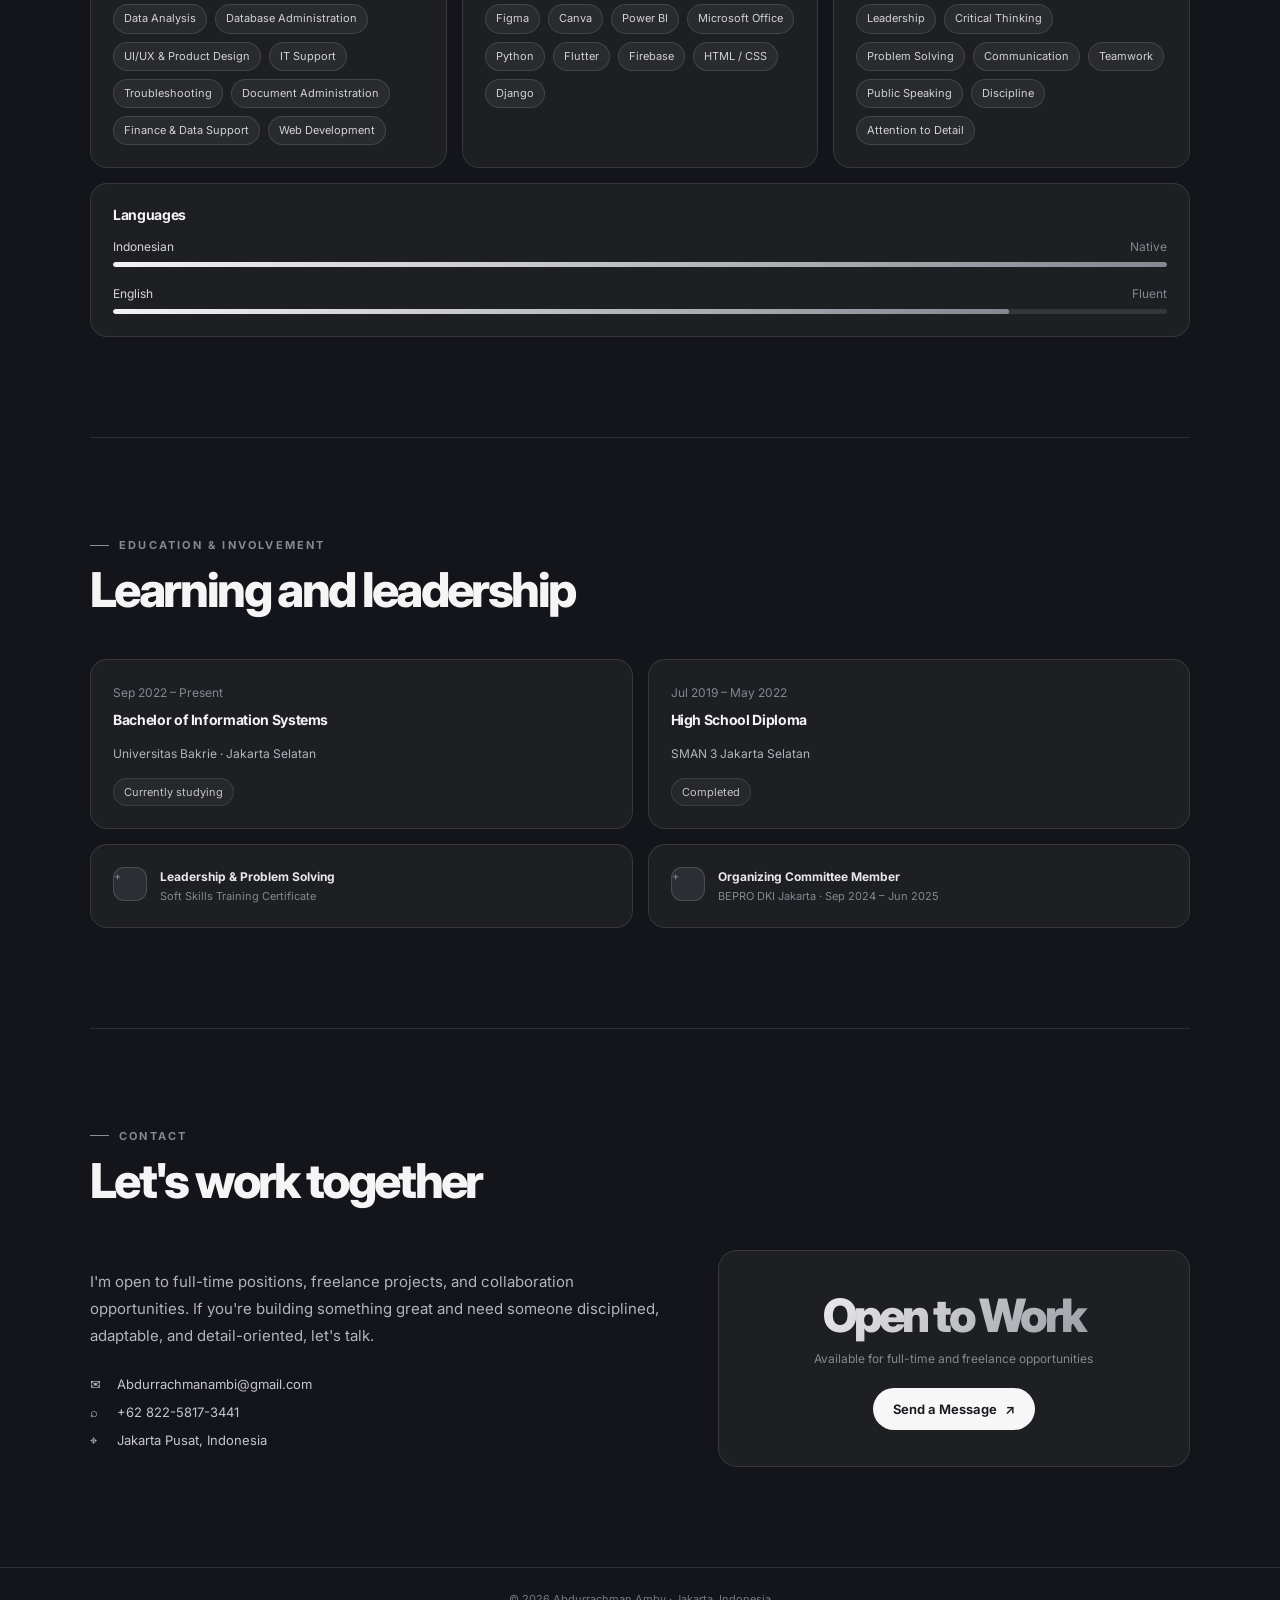
==== commit 81610947: "Update index.html" ====
--- a/index.html
+++ b/index.html
@@ -10,6 +10,7 @@
     <meta property="og:description" content="Administration, finance, data, and digital project experience.">
     <meta property="og:type" content="website">
     <meta name="twitter:card" content="summary">
+    <img src="assets/hero.jpg" alt="Hero Image">
     <link rel="icon" type="image/svg+xml" href="./favicon.svg">
     <link rel="preconnect" href="https://fonts.googleapis.com">
     <link rel="preconnect" href="https://fonts.gstatic.com" crossorigin>
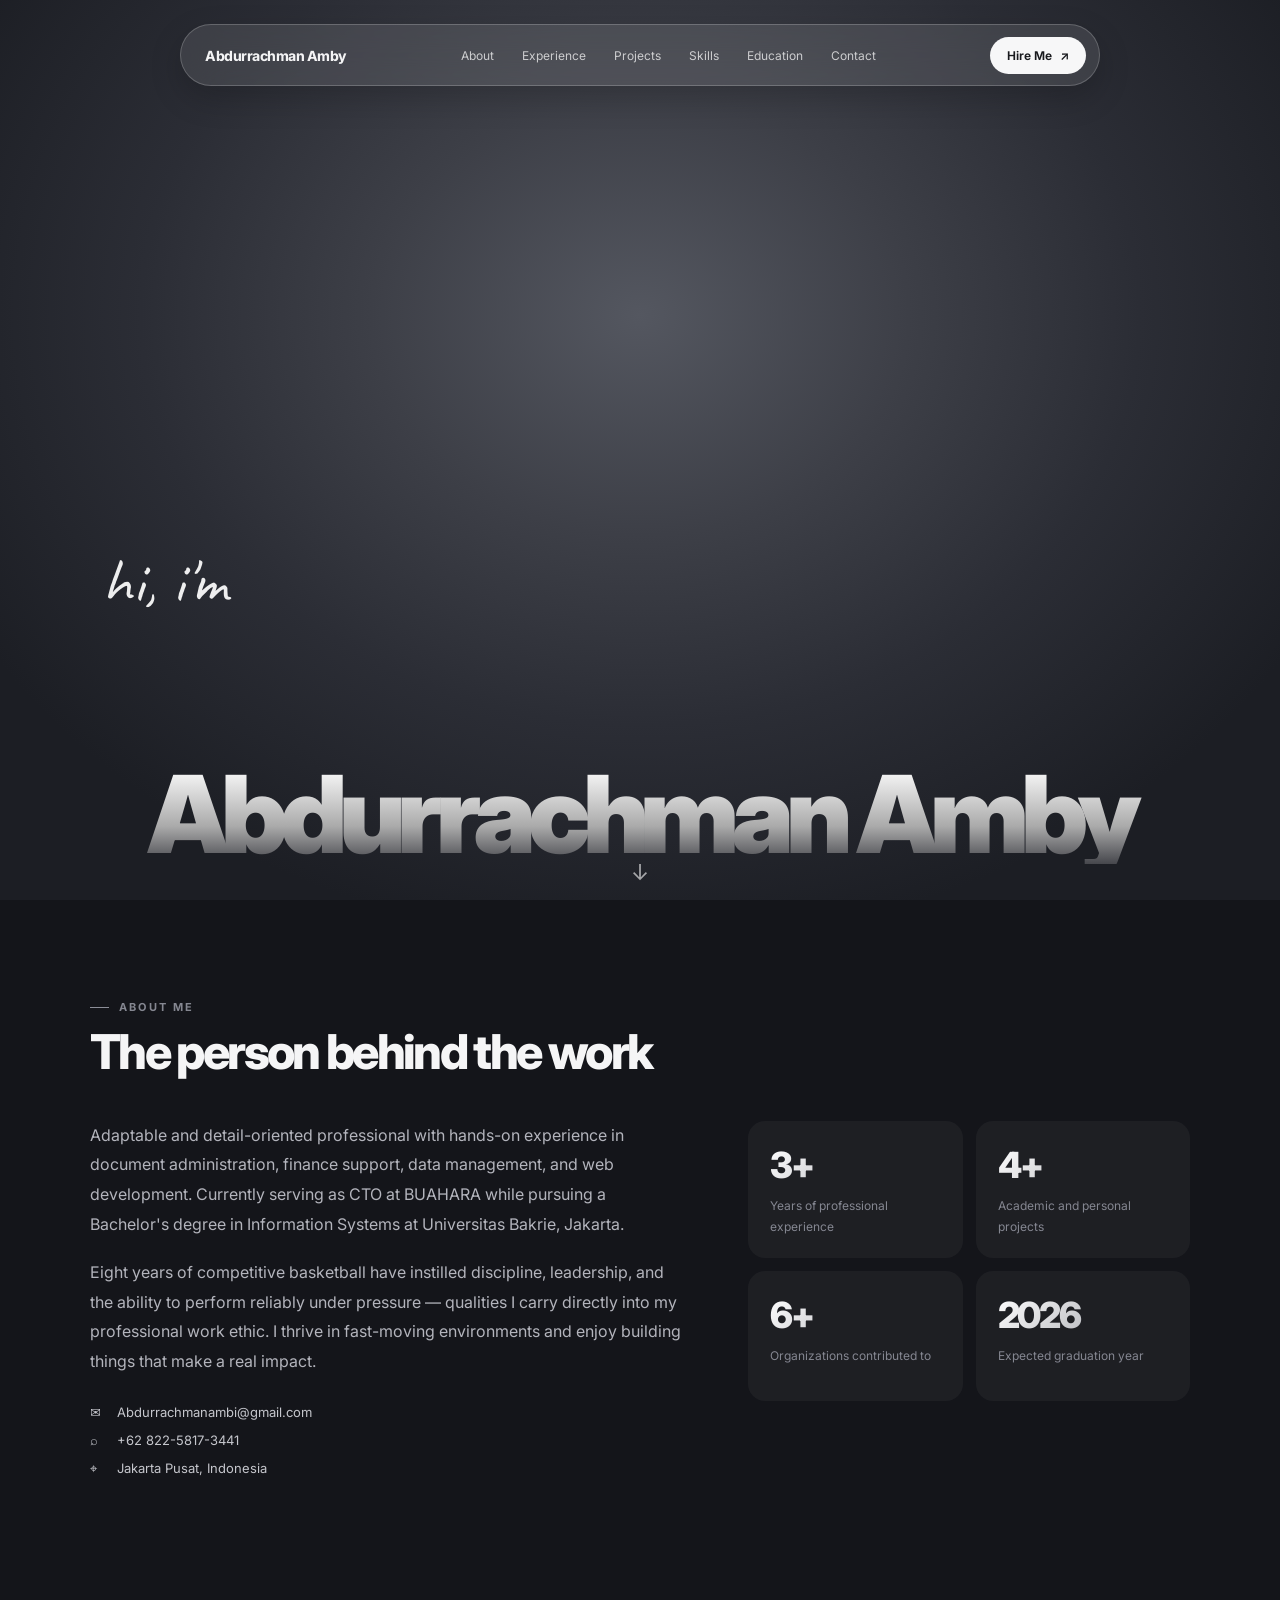
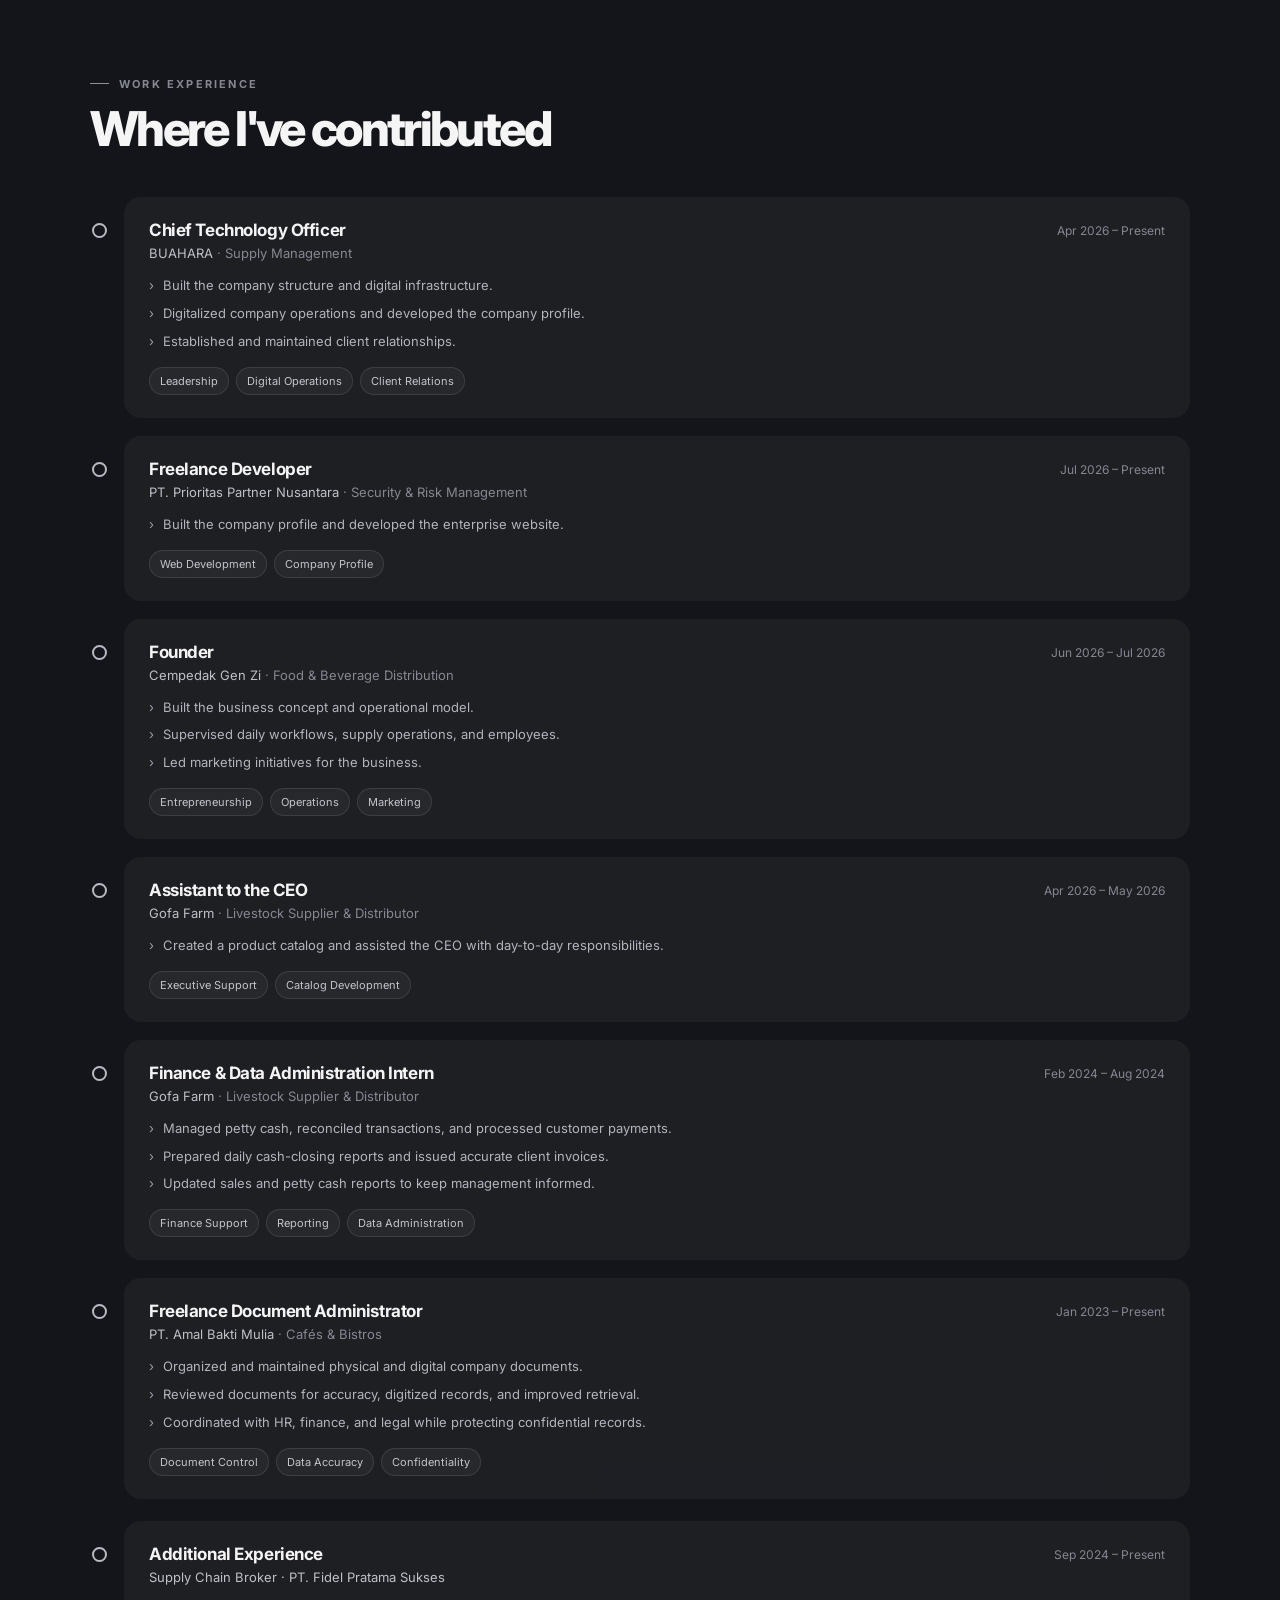
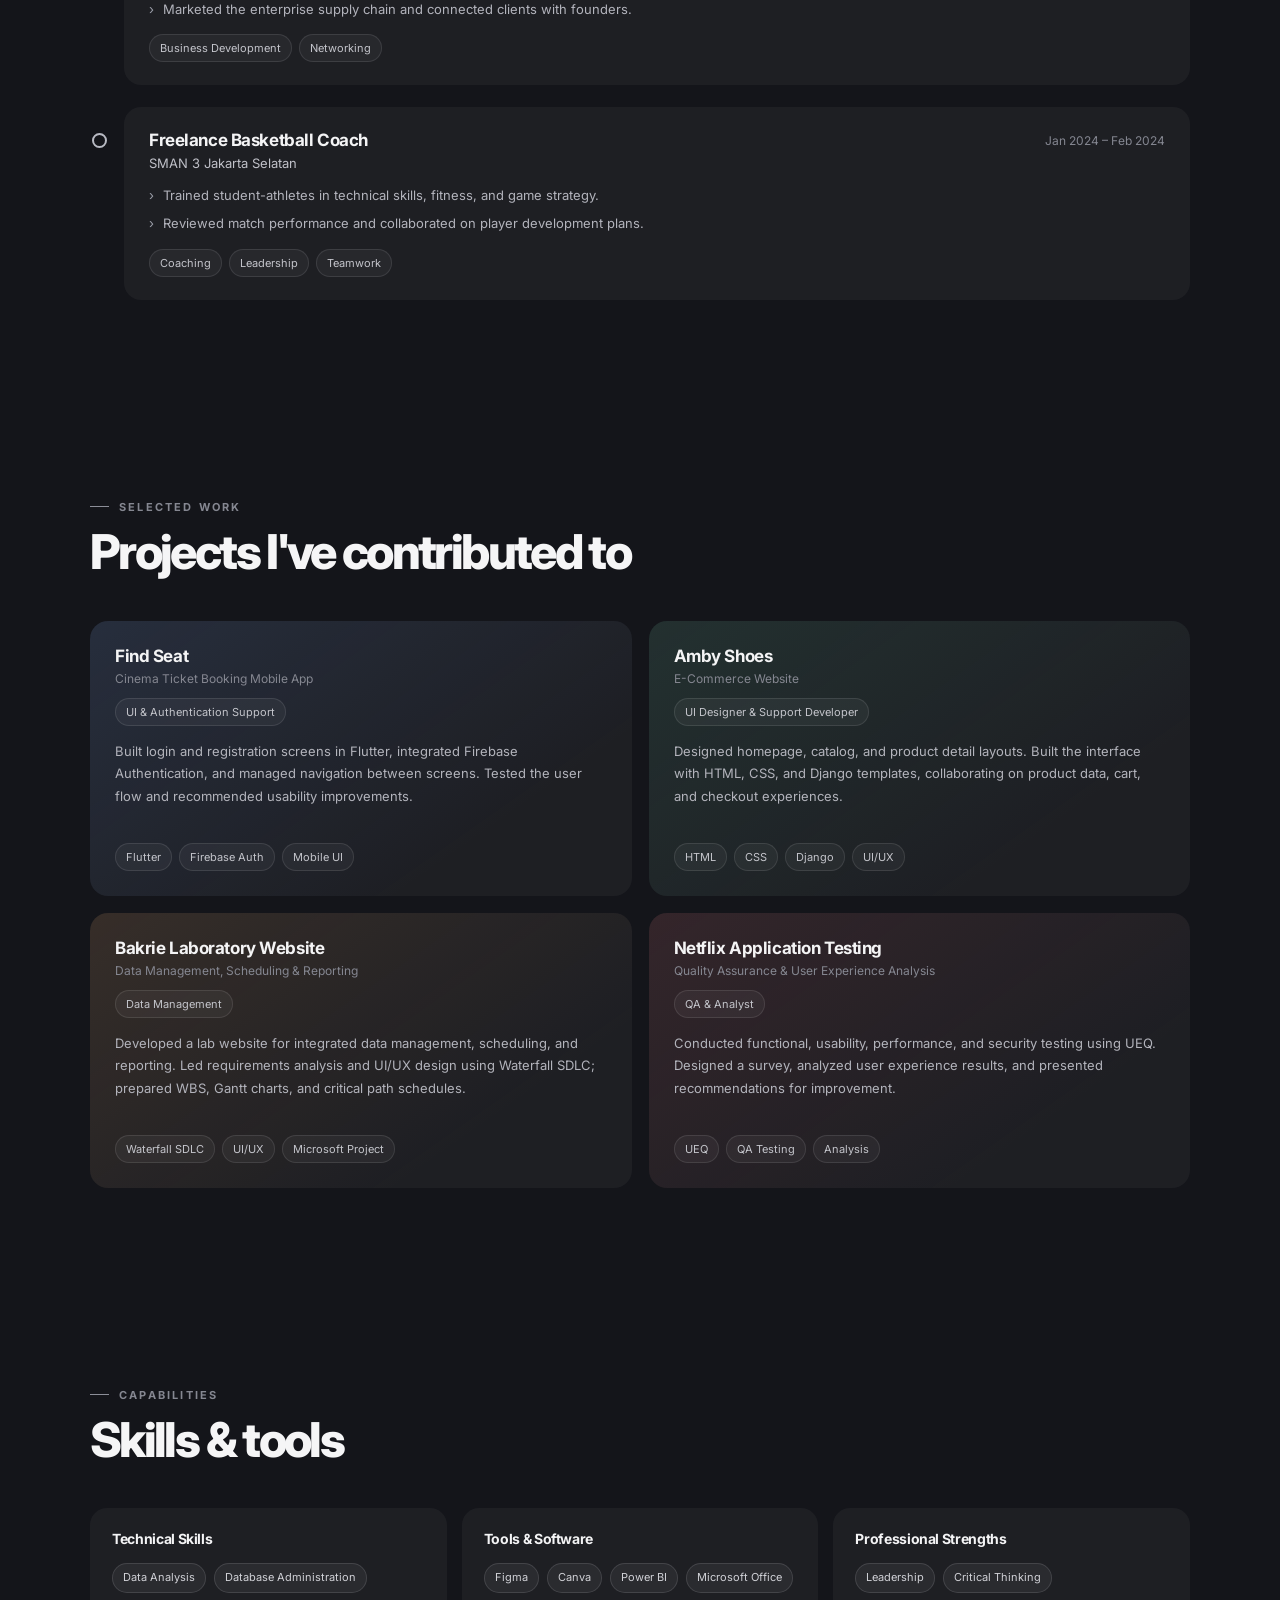
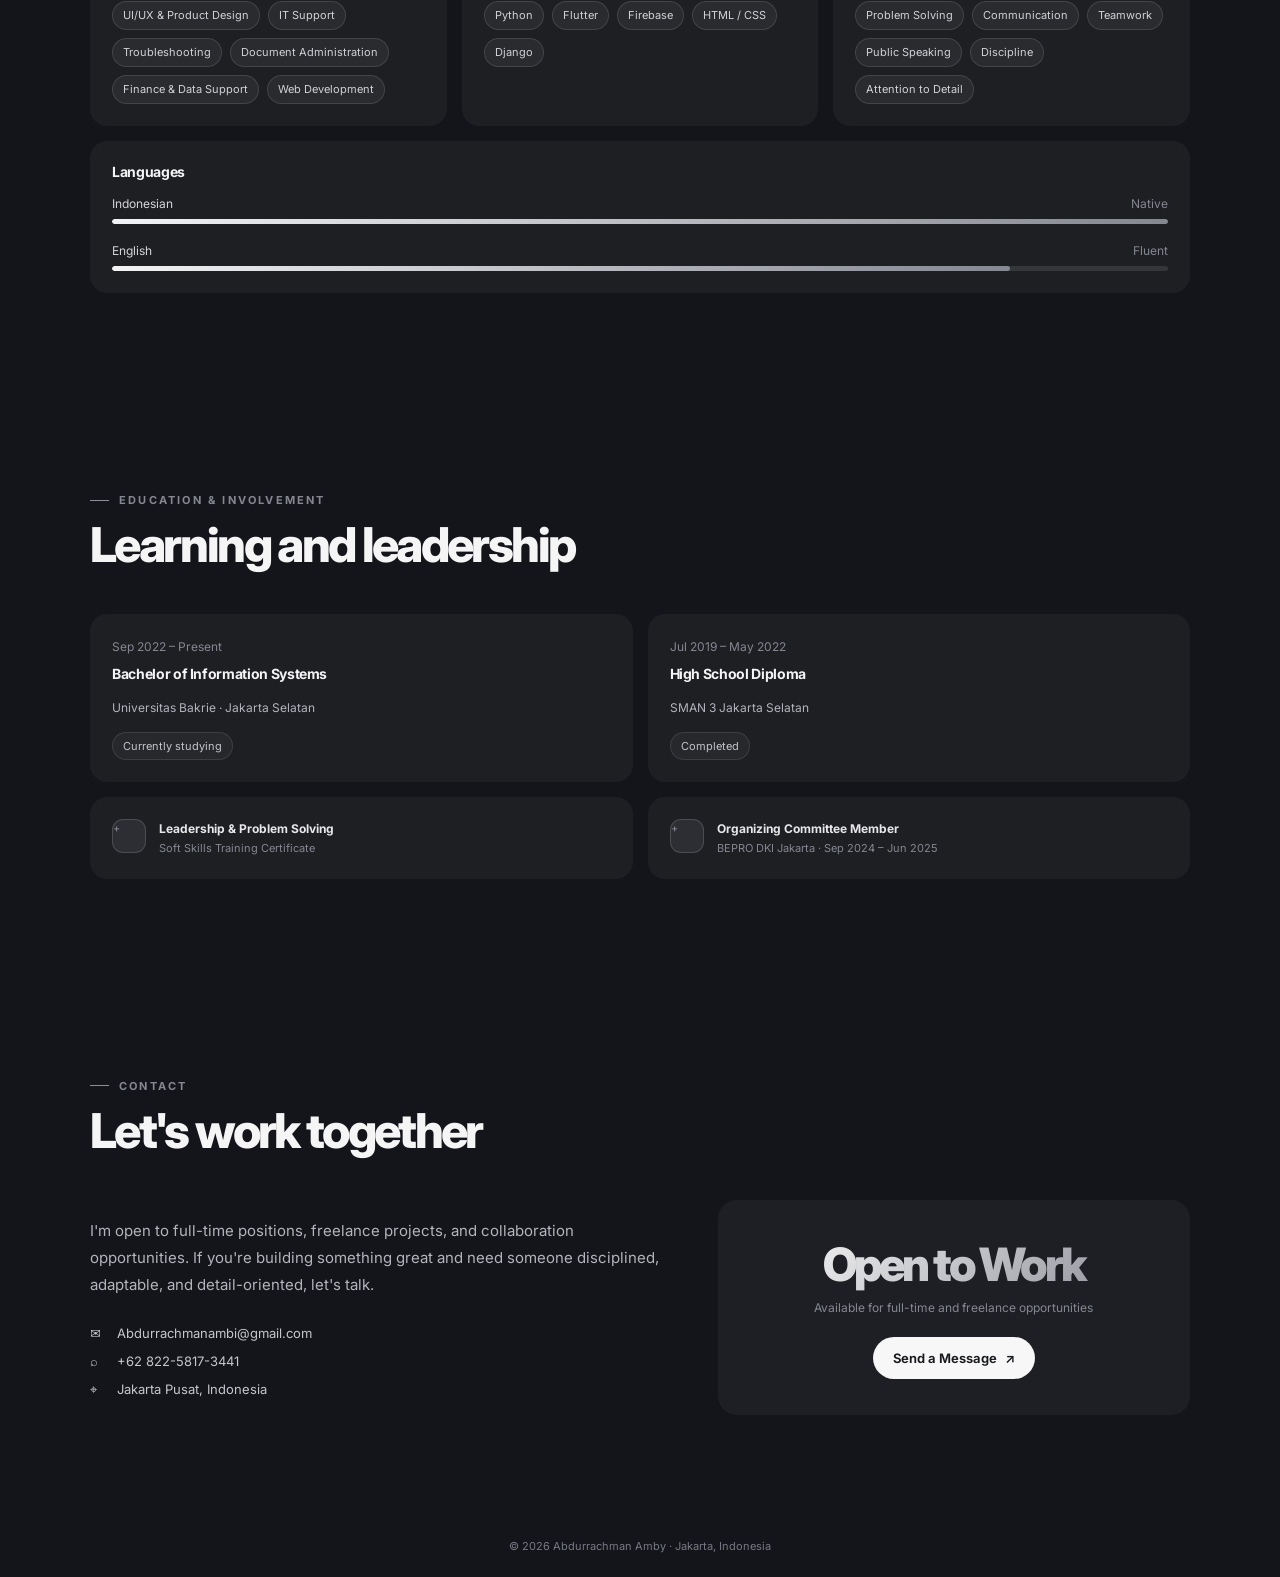
==== commit 43ef5aca: "Update index.html" ====
--- a/index.html
+++ b/index.html
@@ -10,7 +10,6 @@
     <meta property="og:description" content="Administration, finance, data, and digital project experience.">
     <meta property="og:type" content="website">
     <meta name="twitter:card" content="summary">
-    <img src="assets/hero.jpg" alt="Hero Image">
     <link rel="icon" type="image/svg+xml" href="./favicon.svg">
     <link rel="preconnect" href="https://fonts.googleapis.com">
     <link rel="preconnect" href="https://fonts.gstatic.com" crossorigin>
@@ -22,6 +21,7 @@
         --ink: #f4f4f5;
         --muted: #b3b4bc;
         --subtle: #858791;
+        src="hero.jpg"
         --line: rgba(255, 255, 255, .11);
         --panel: rgba(255, 255, 255, .045);
         --page: #14151a;
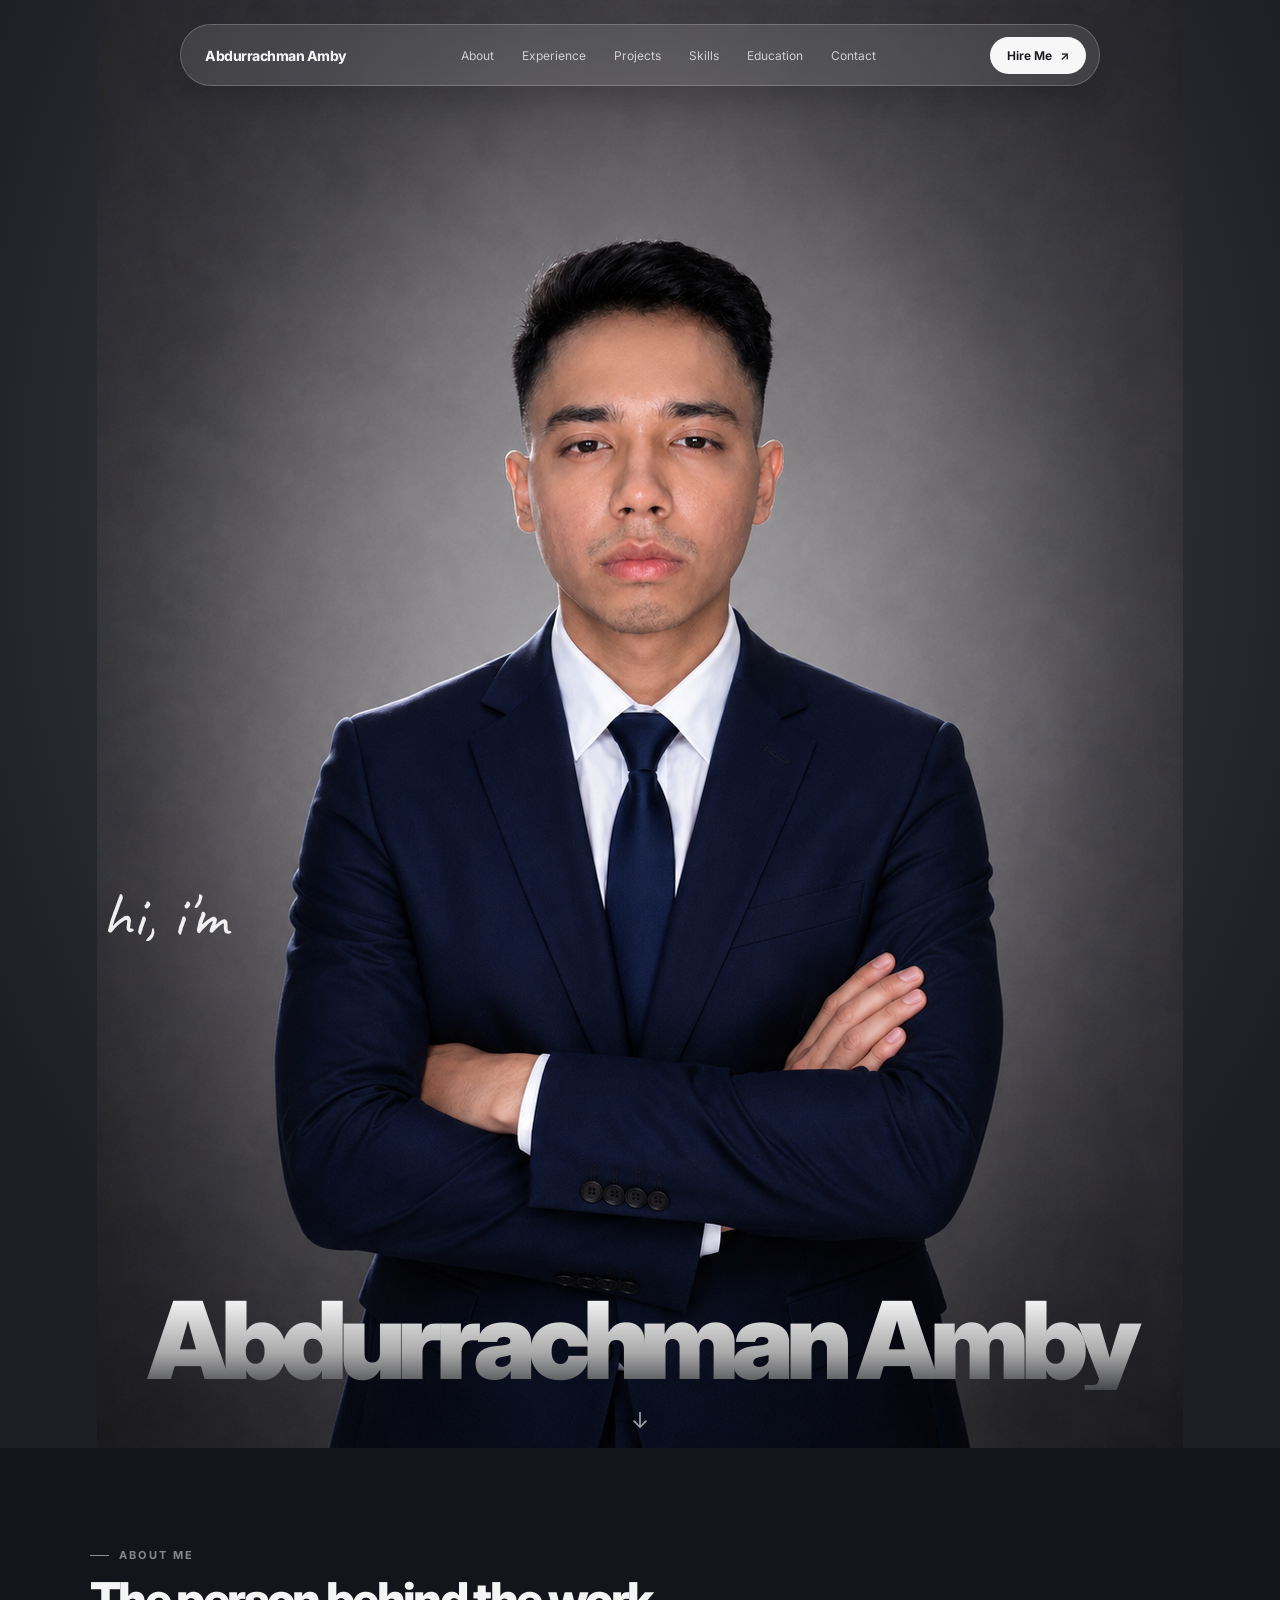
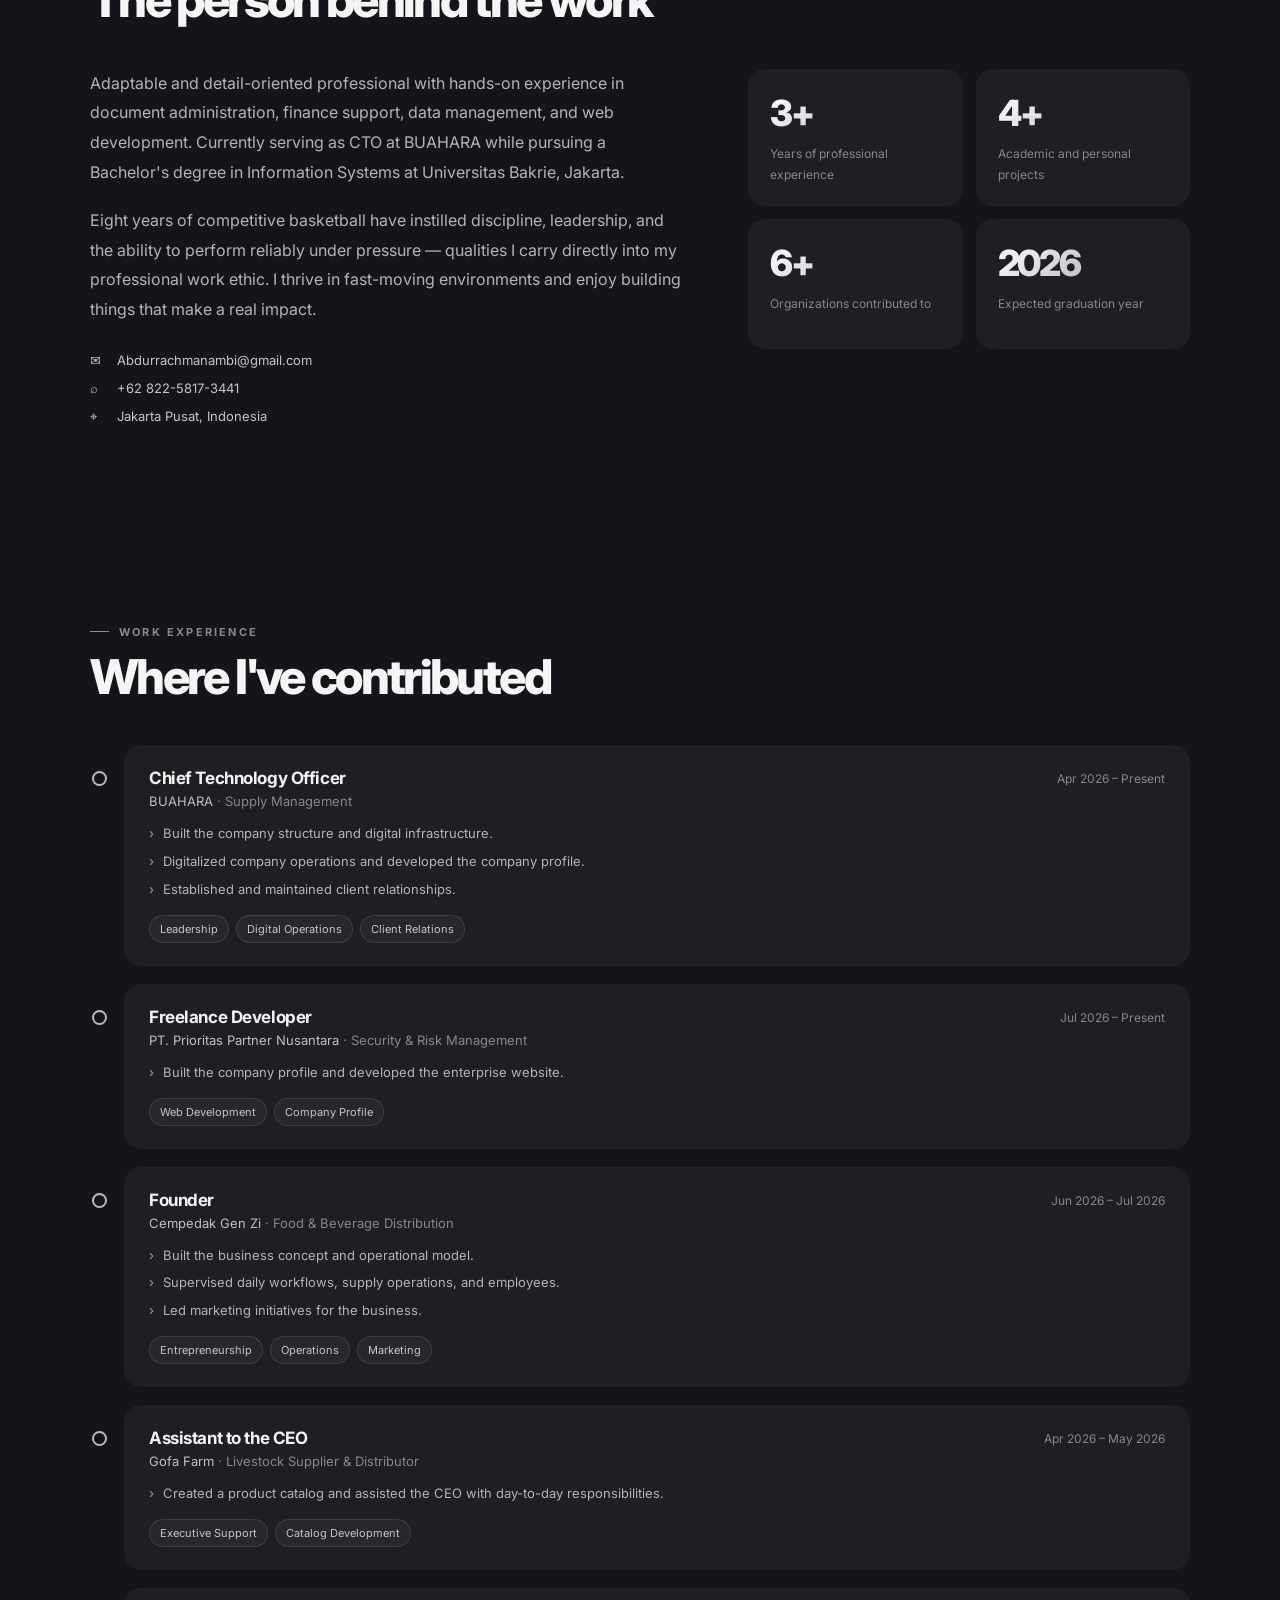
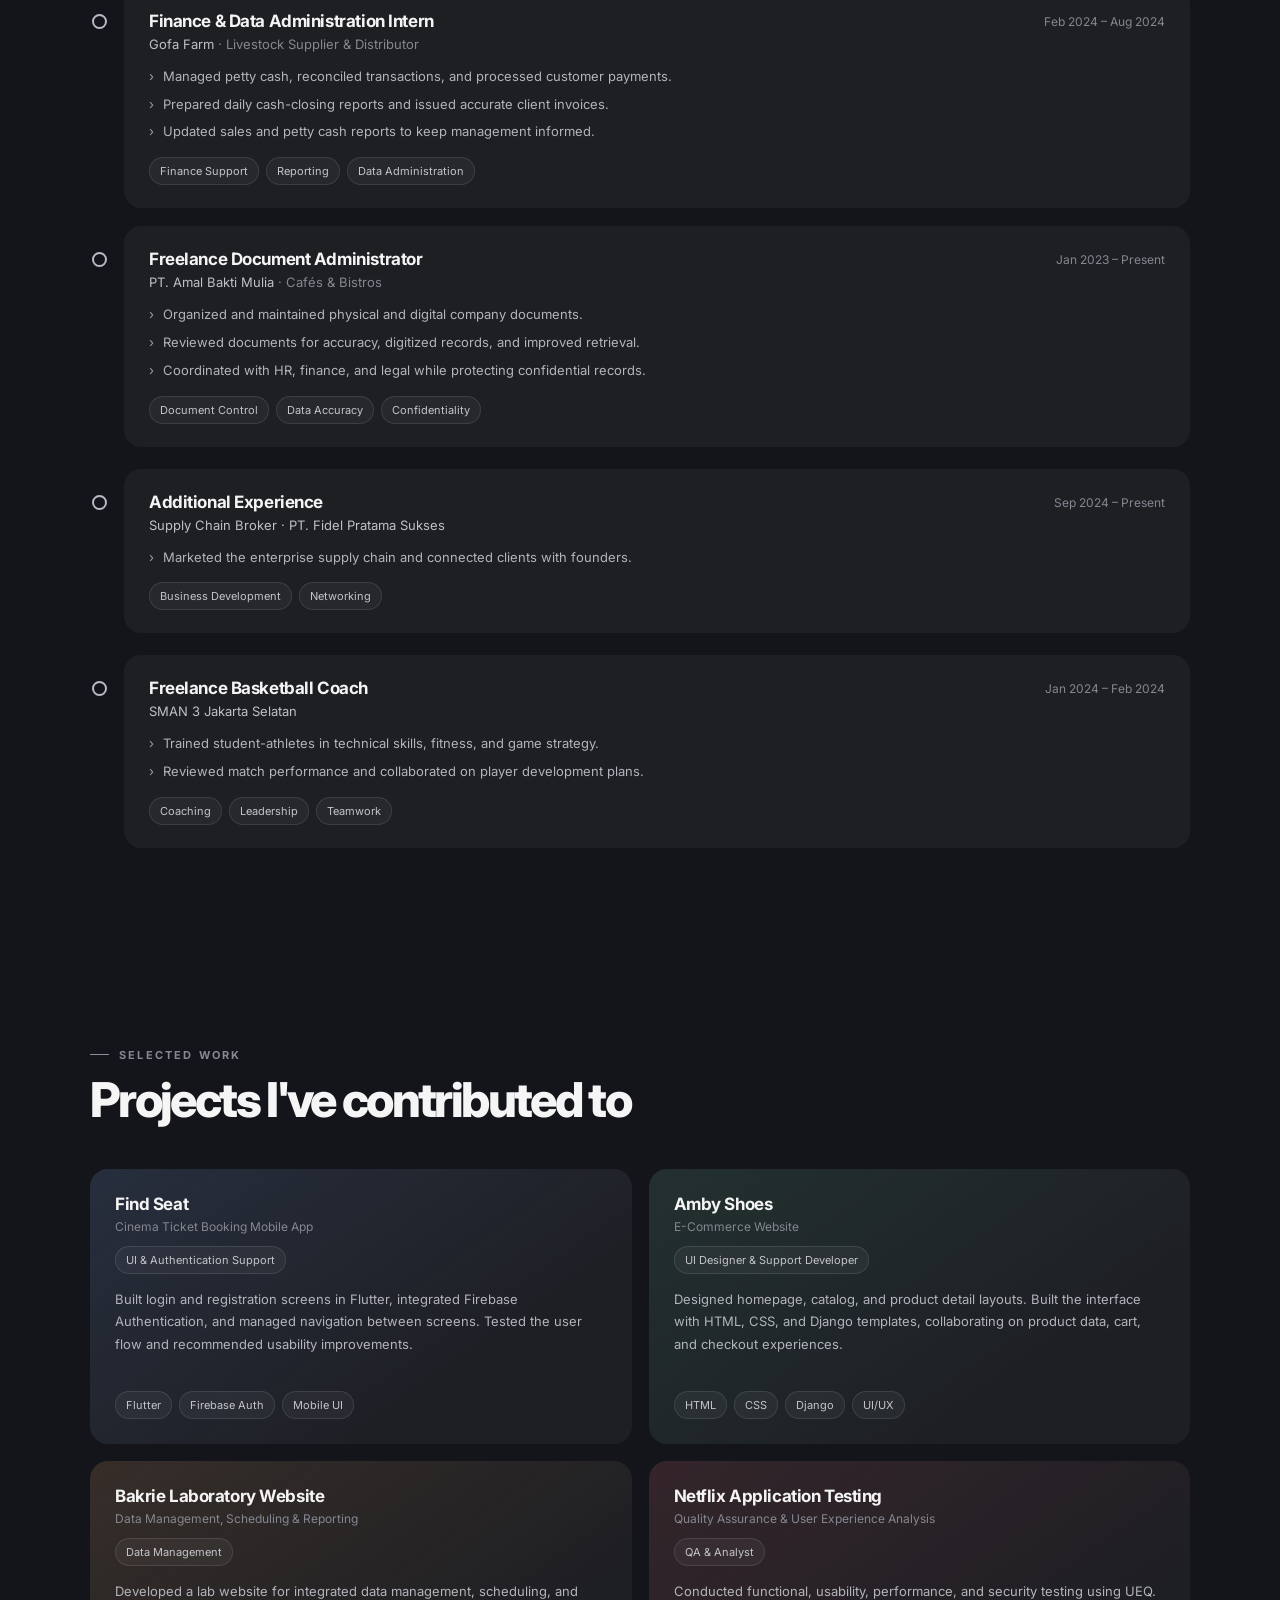
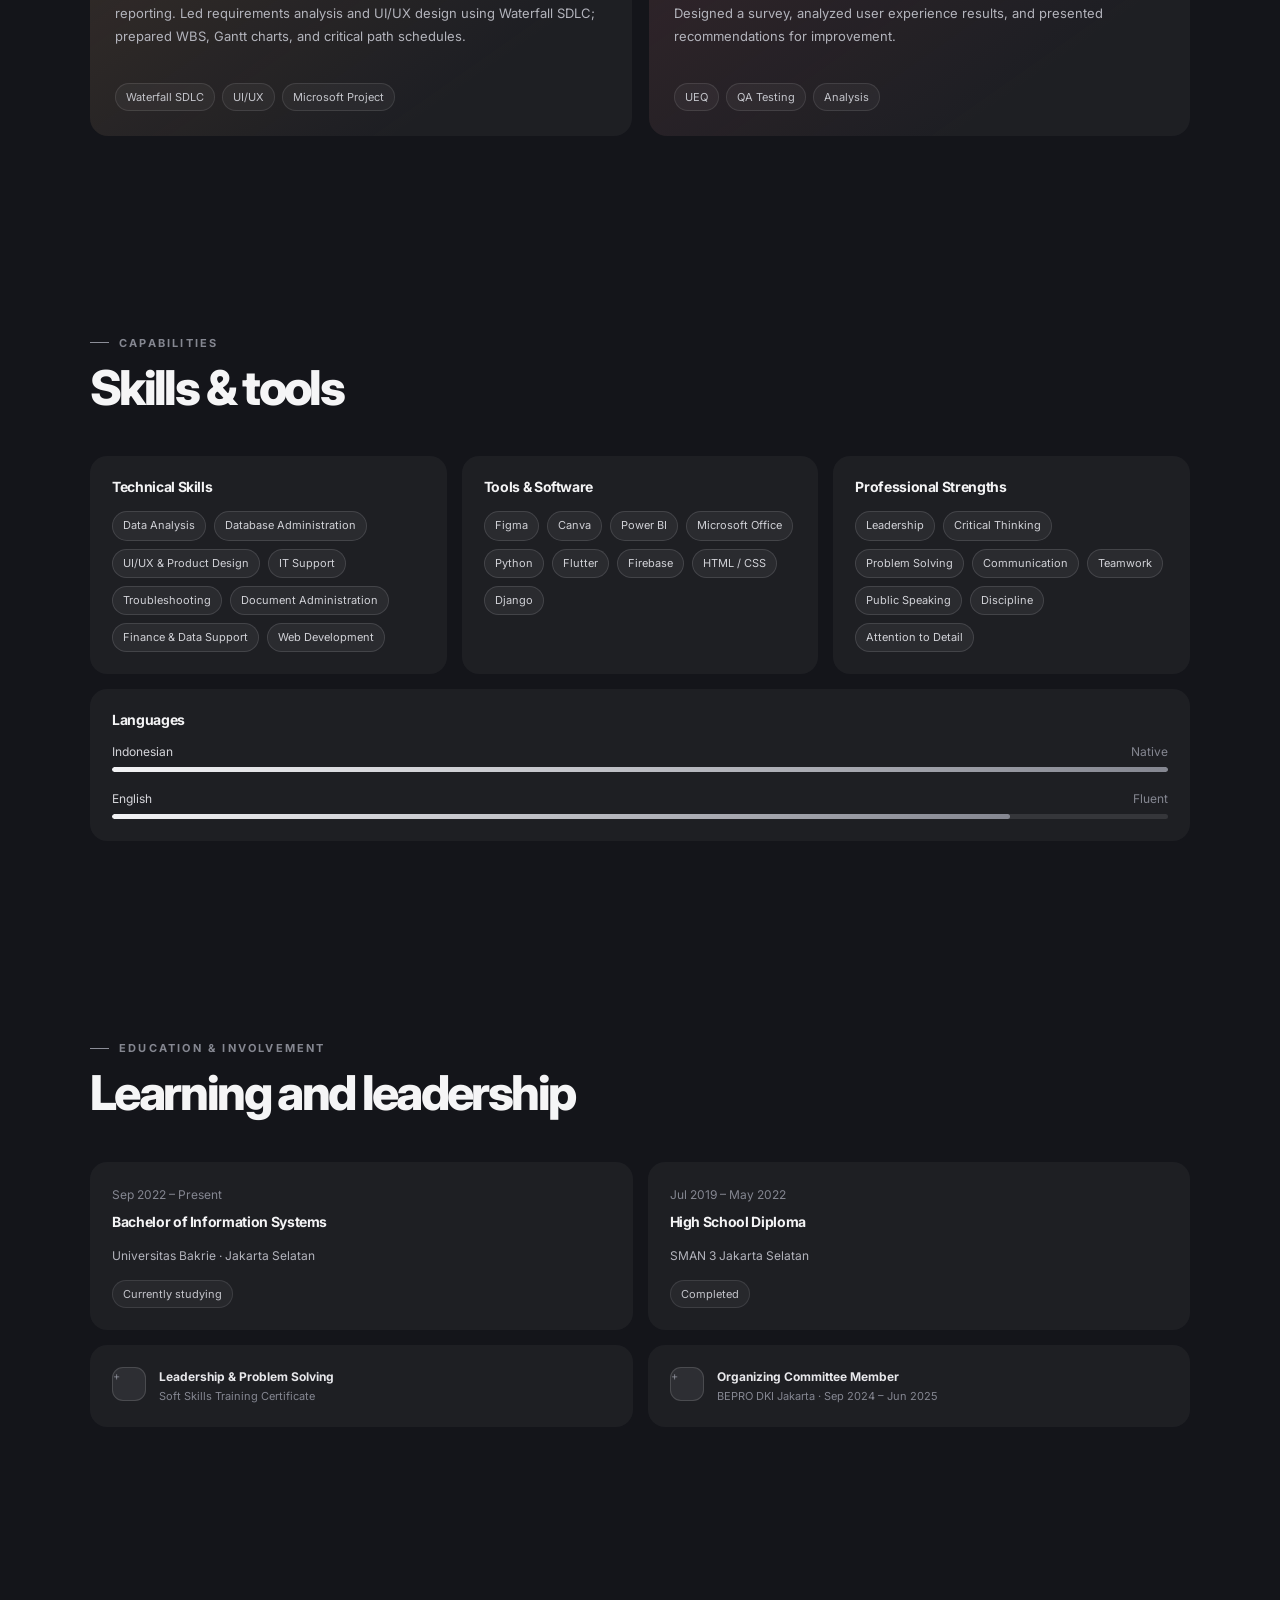
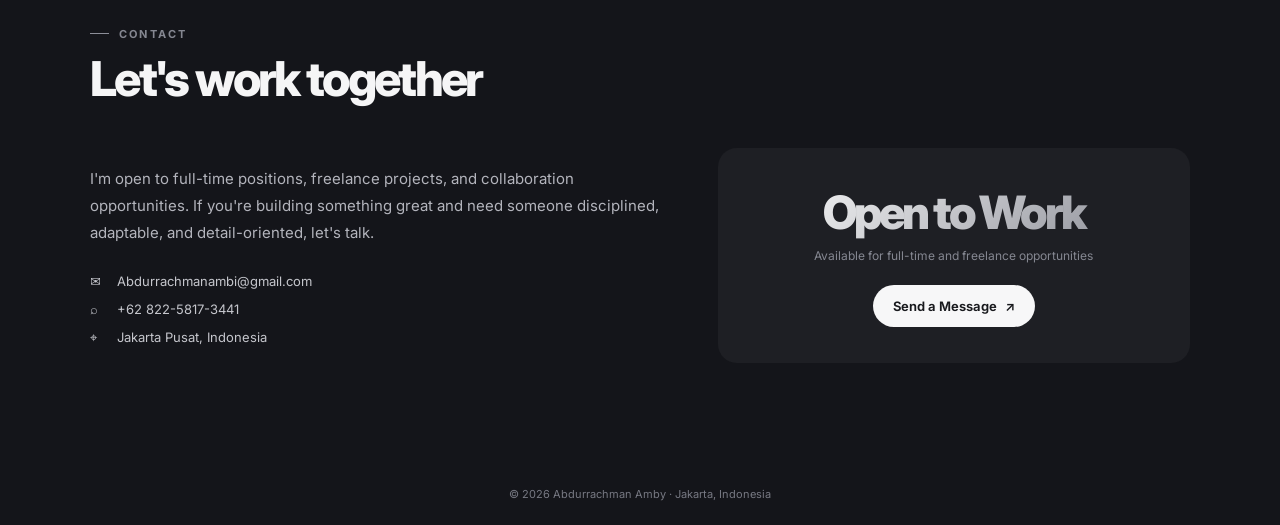
==== commit 73dcbf27: "Update index.html" ====
--- a/index.html
+++ b/index.html
@@ -385,6 +385,7 @@
         </nav>
       </div>
       <div class="portrait" aria-hidden="true"><img src="./portrait.jpg" alt=""></div>
+      <img src="916807B0-B4F7-47C1-AD99-9C4C086E3170_1785433159537.PNG" alt="hero">
       <p class="intro">hi, i'm</p>
       <h1 class="hero-name">Abdurrachman Amby</h1>
       <a class="scroll-cue" href="#about" aria-label="Scroll to about section">↓</a>
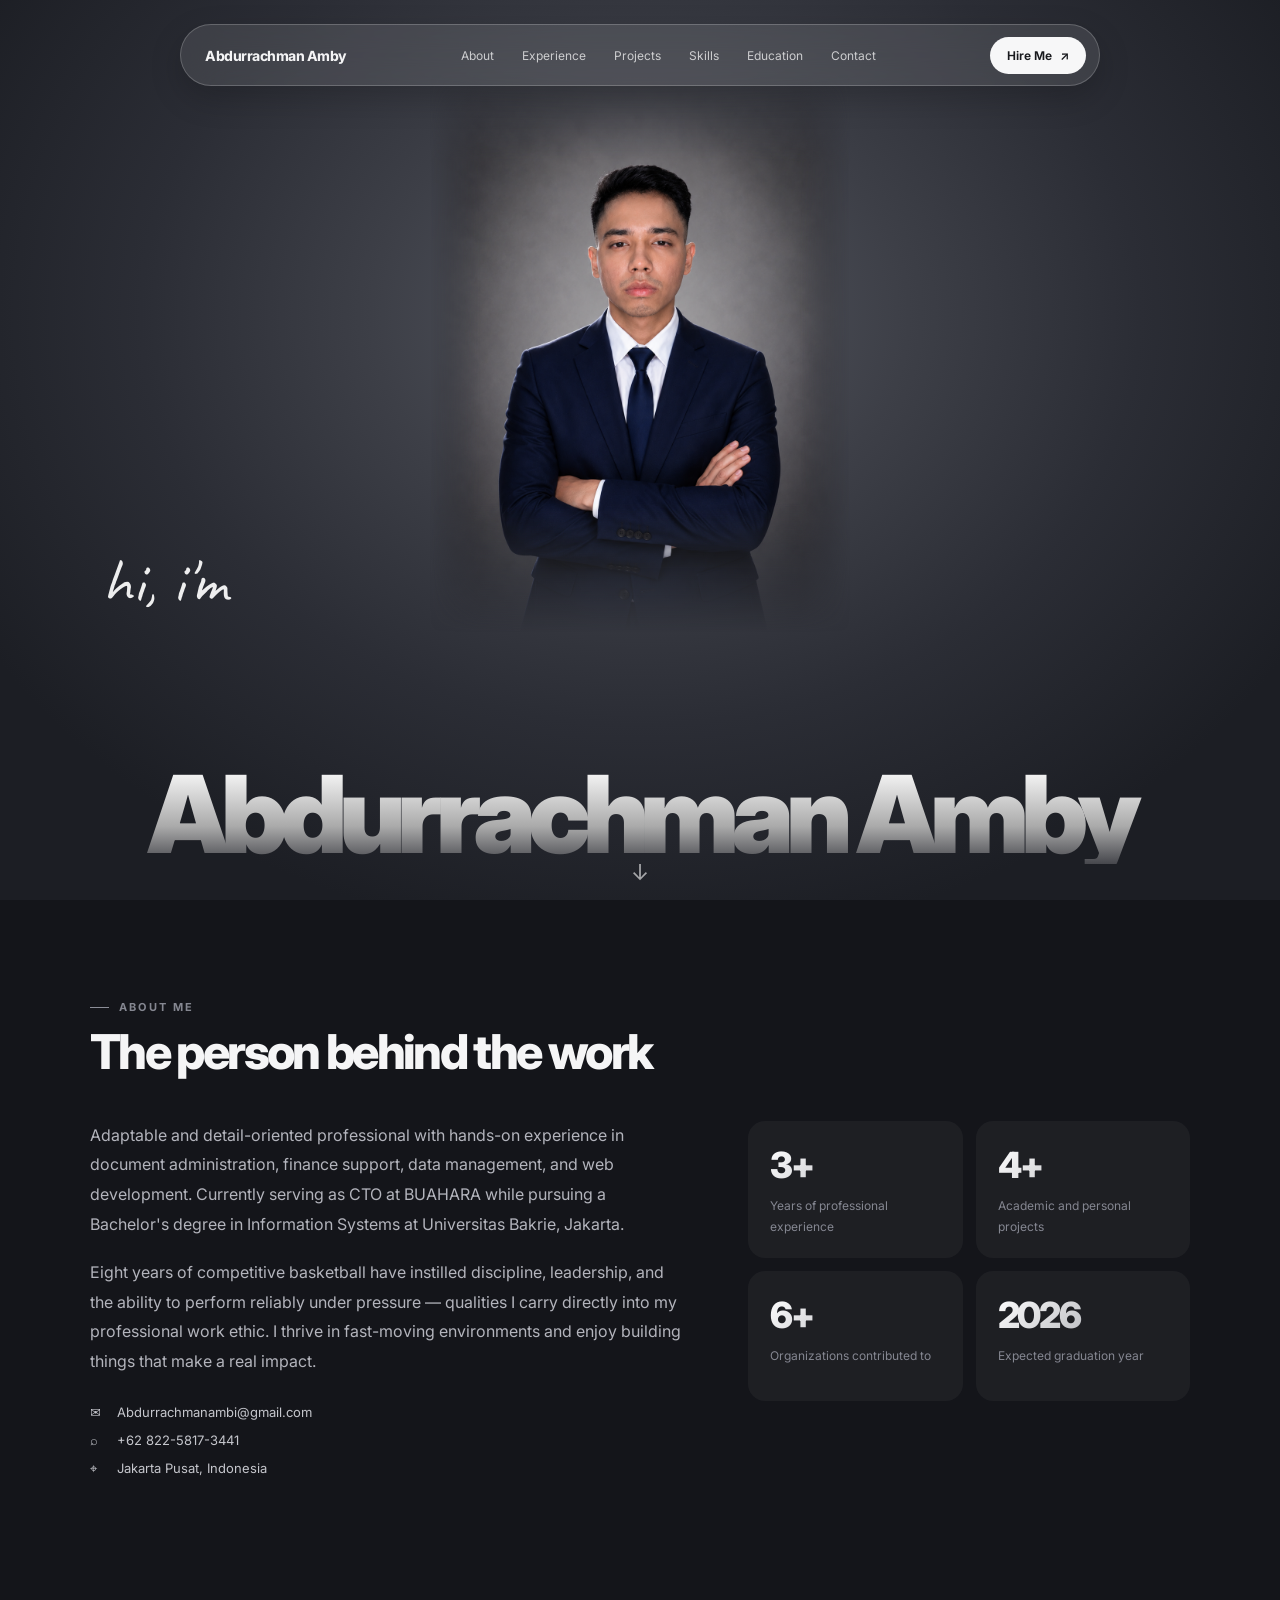
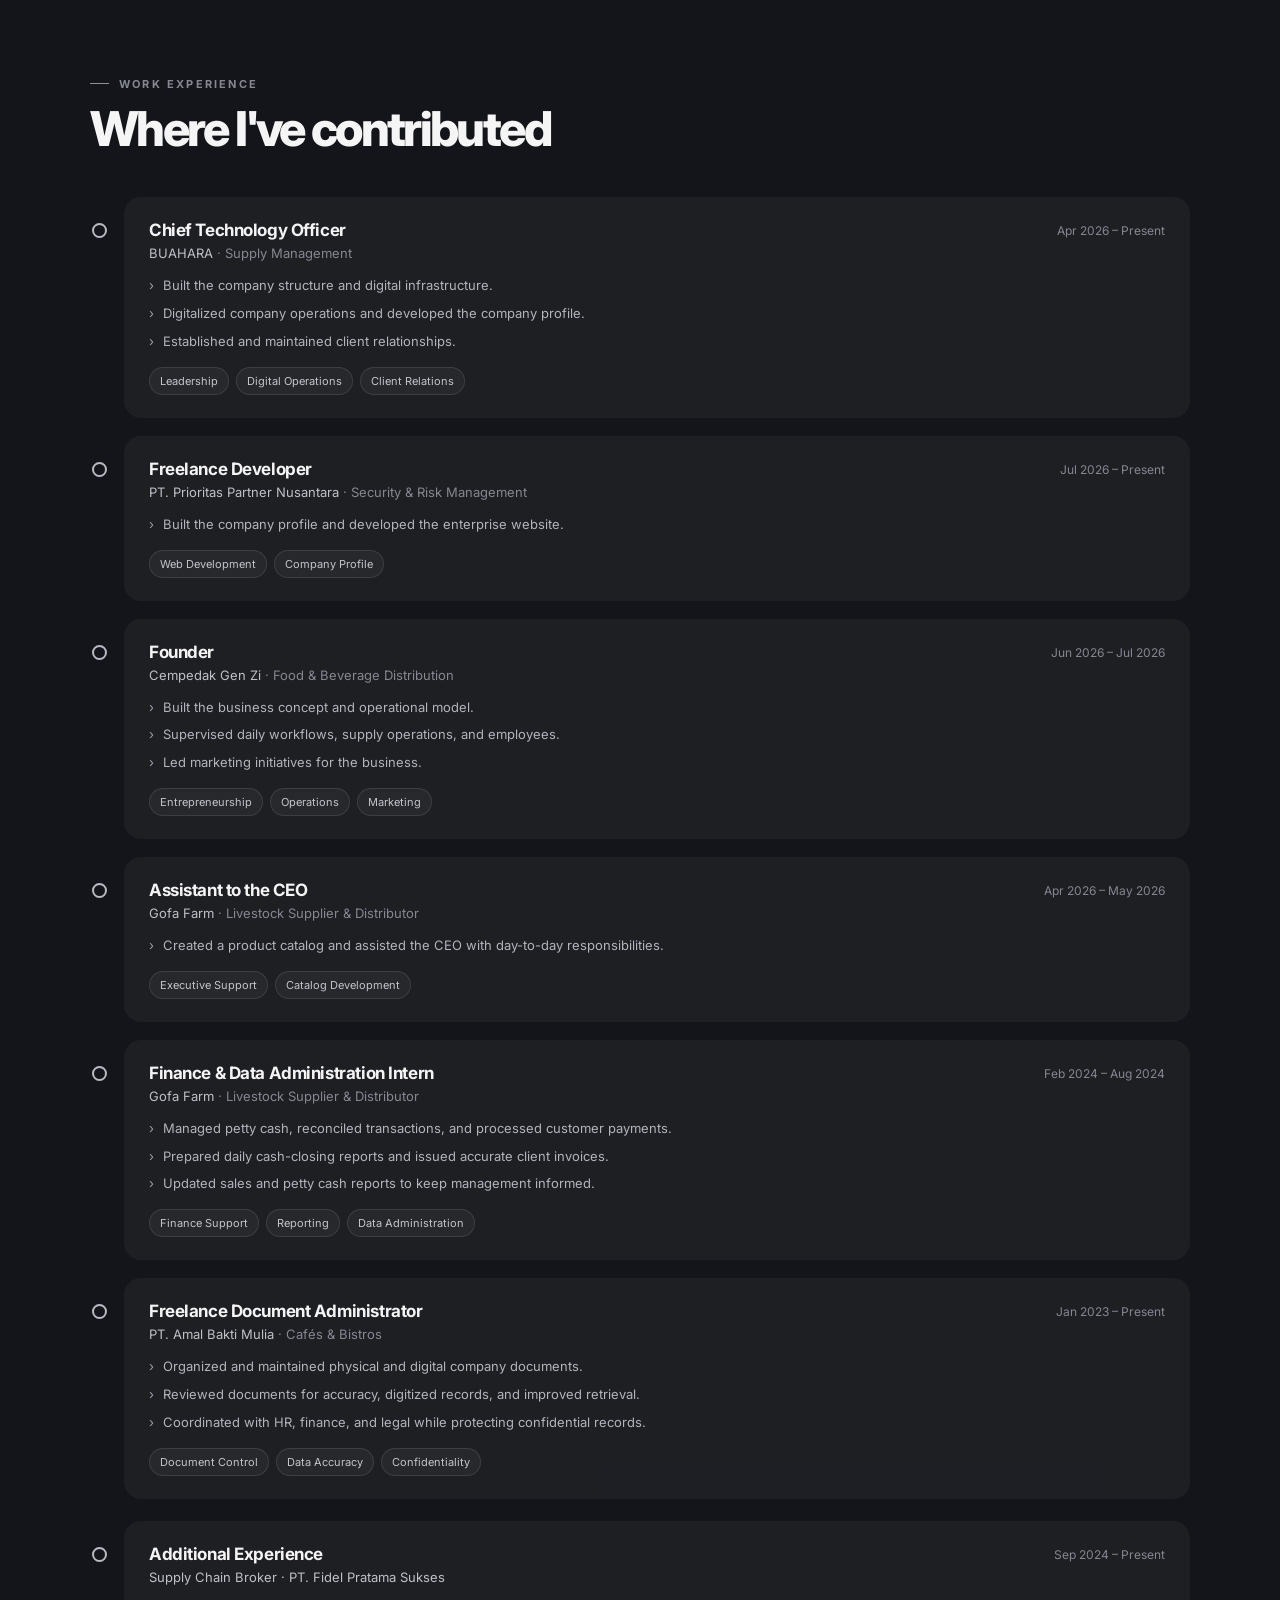
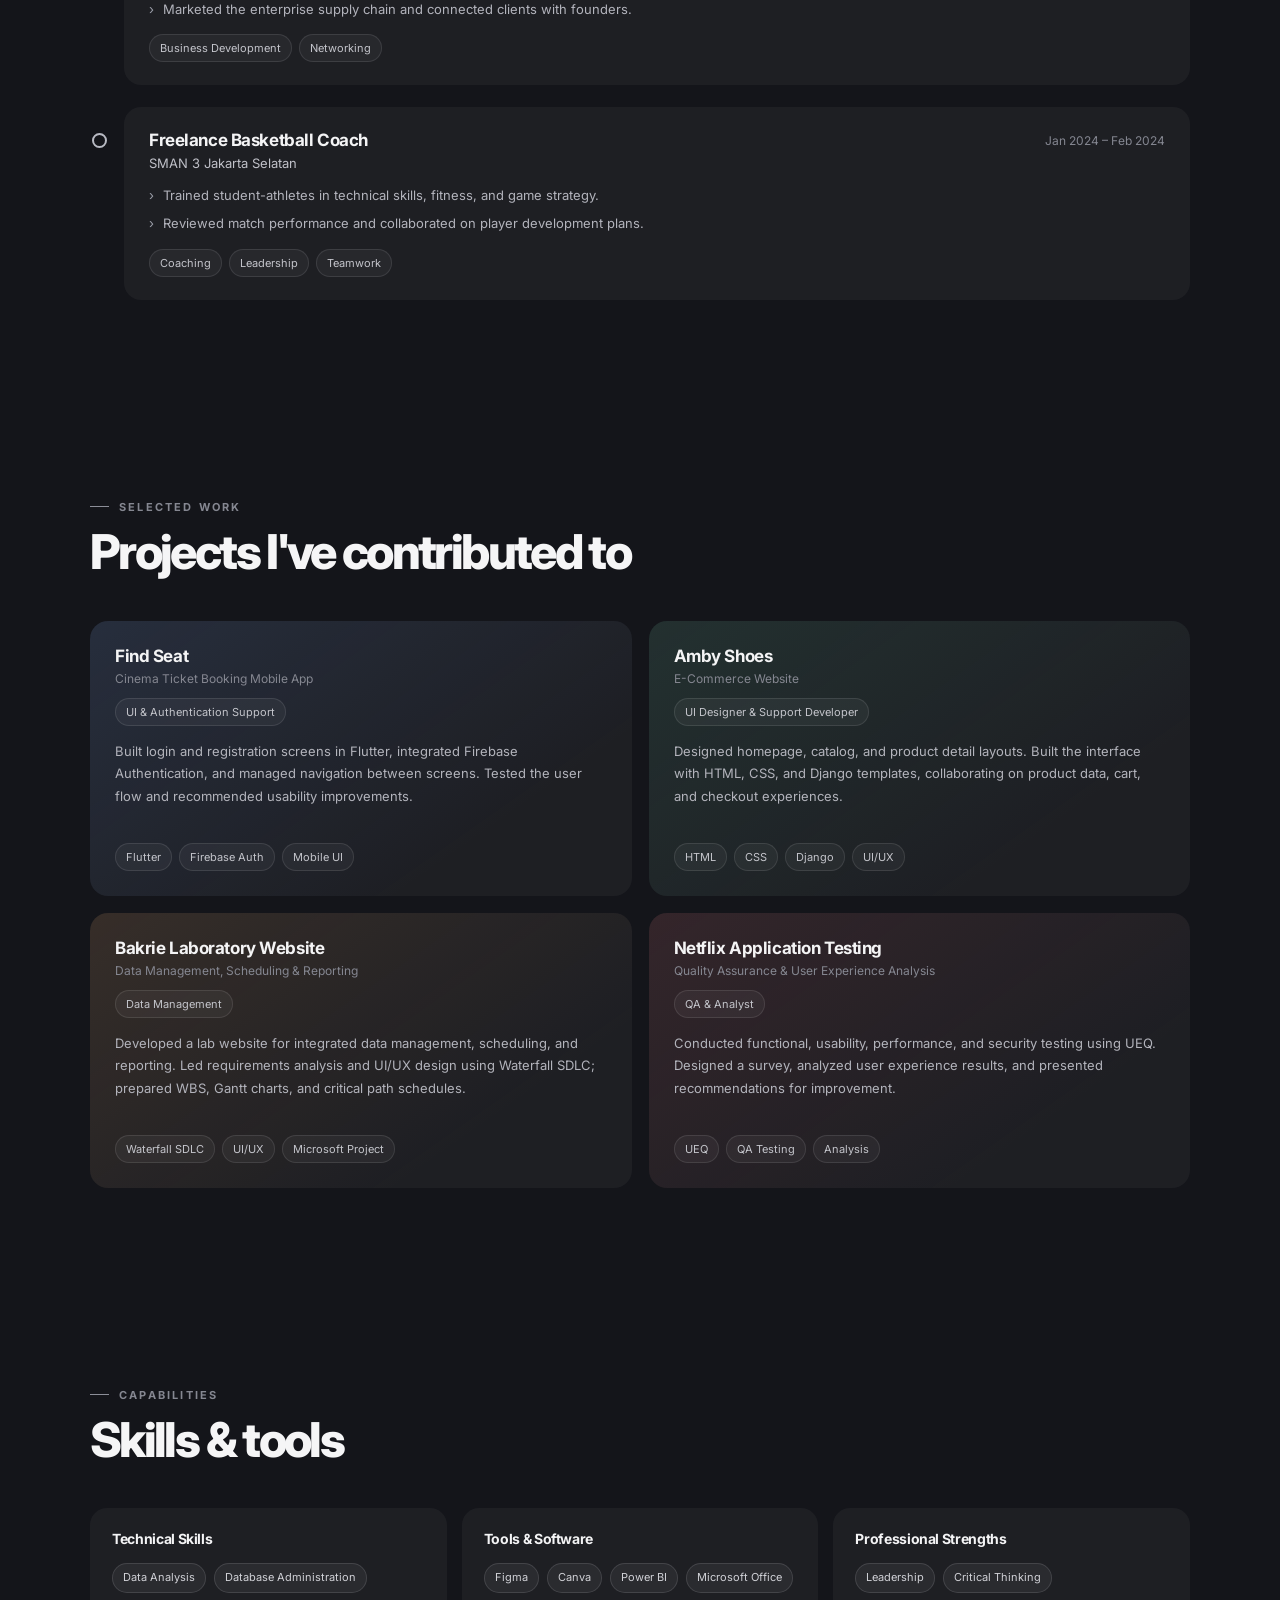
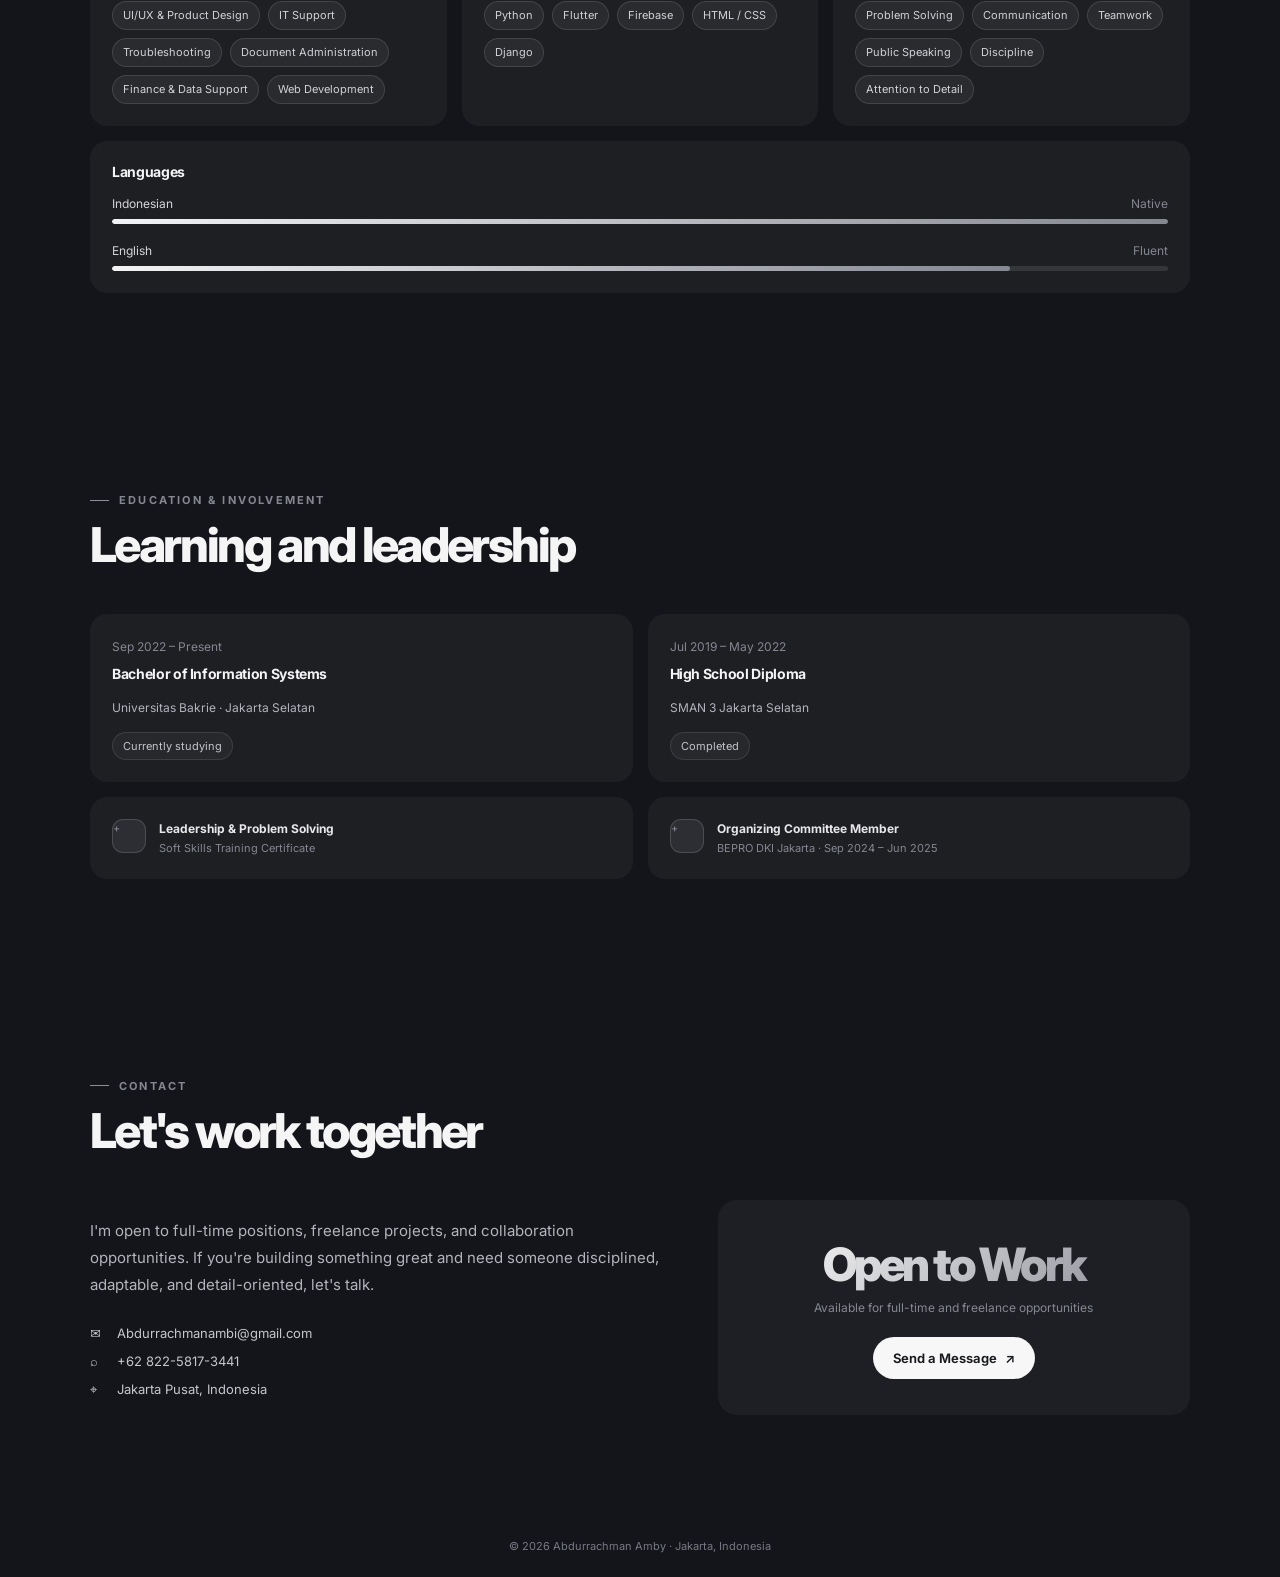
==== commit fdfd47b5: "Update index.html" ====
--- a/index.html
+++ b/index.html
@@ -384,8 +384,7 @@
           <button class="menu-toggle" type="button" aria-label="Open navigation menu" aria-expanded="false" aria-controls="nav-links">☰</button>
         </nav>
       </div>
-      <div class="portrait" aria-hidden="true"><img src="./portrait.jpg" alt=""></div>
-      <img src="916807B0-B4F7-47C1-AD99-9C4C086E3170_1785433159537.PNG" alt="hero">
+      <div class="portrait" aria-hidden="true"><img src="916807B0-B4F7-47C1-AD99-9C4C086E3170_1785433159537.PNG" alt=""></div>
       <p class="intro">hi, i'm</p>
       <h1 class="hero-name">Abdurrachman Amby</h1>
       <a class="scroll-cue" href="#about" aria-label="Scroll to about section">↓</a>
